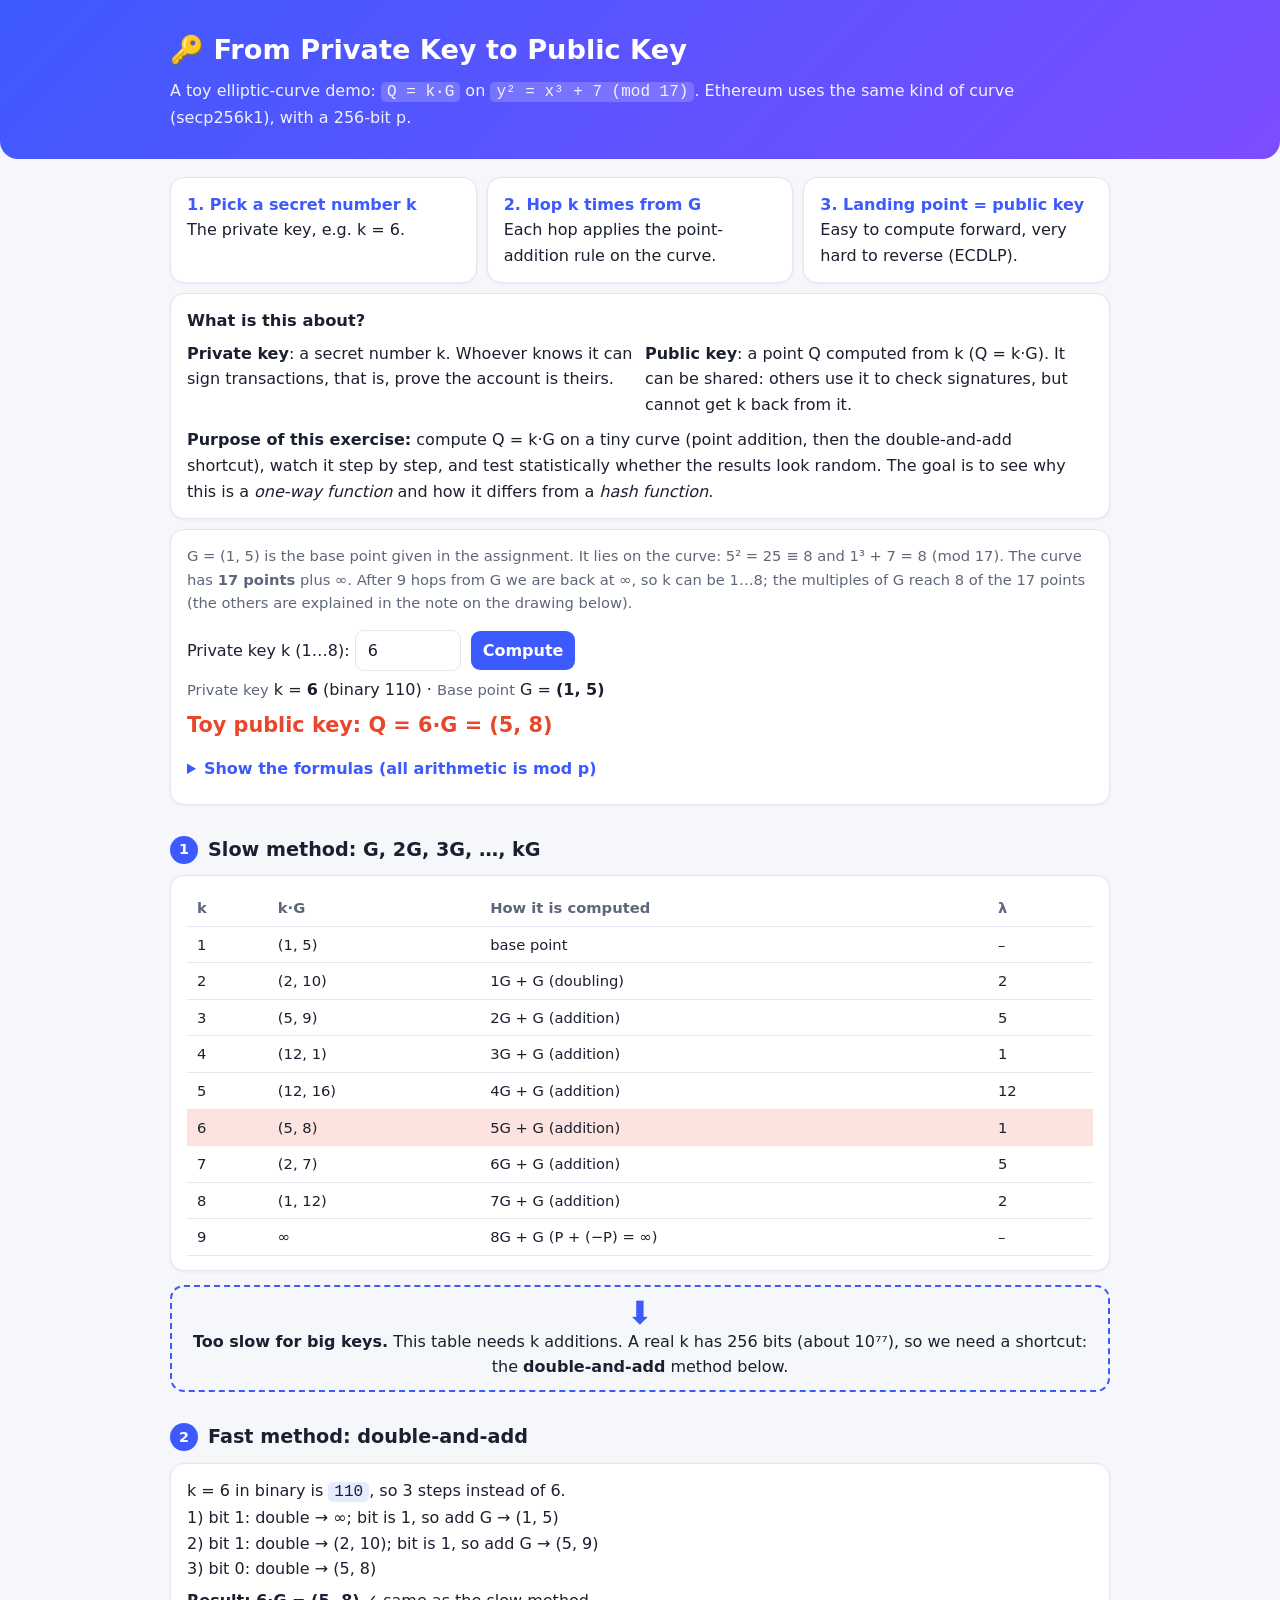
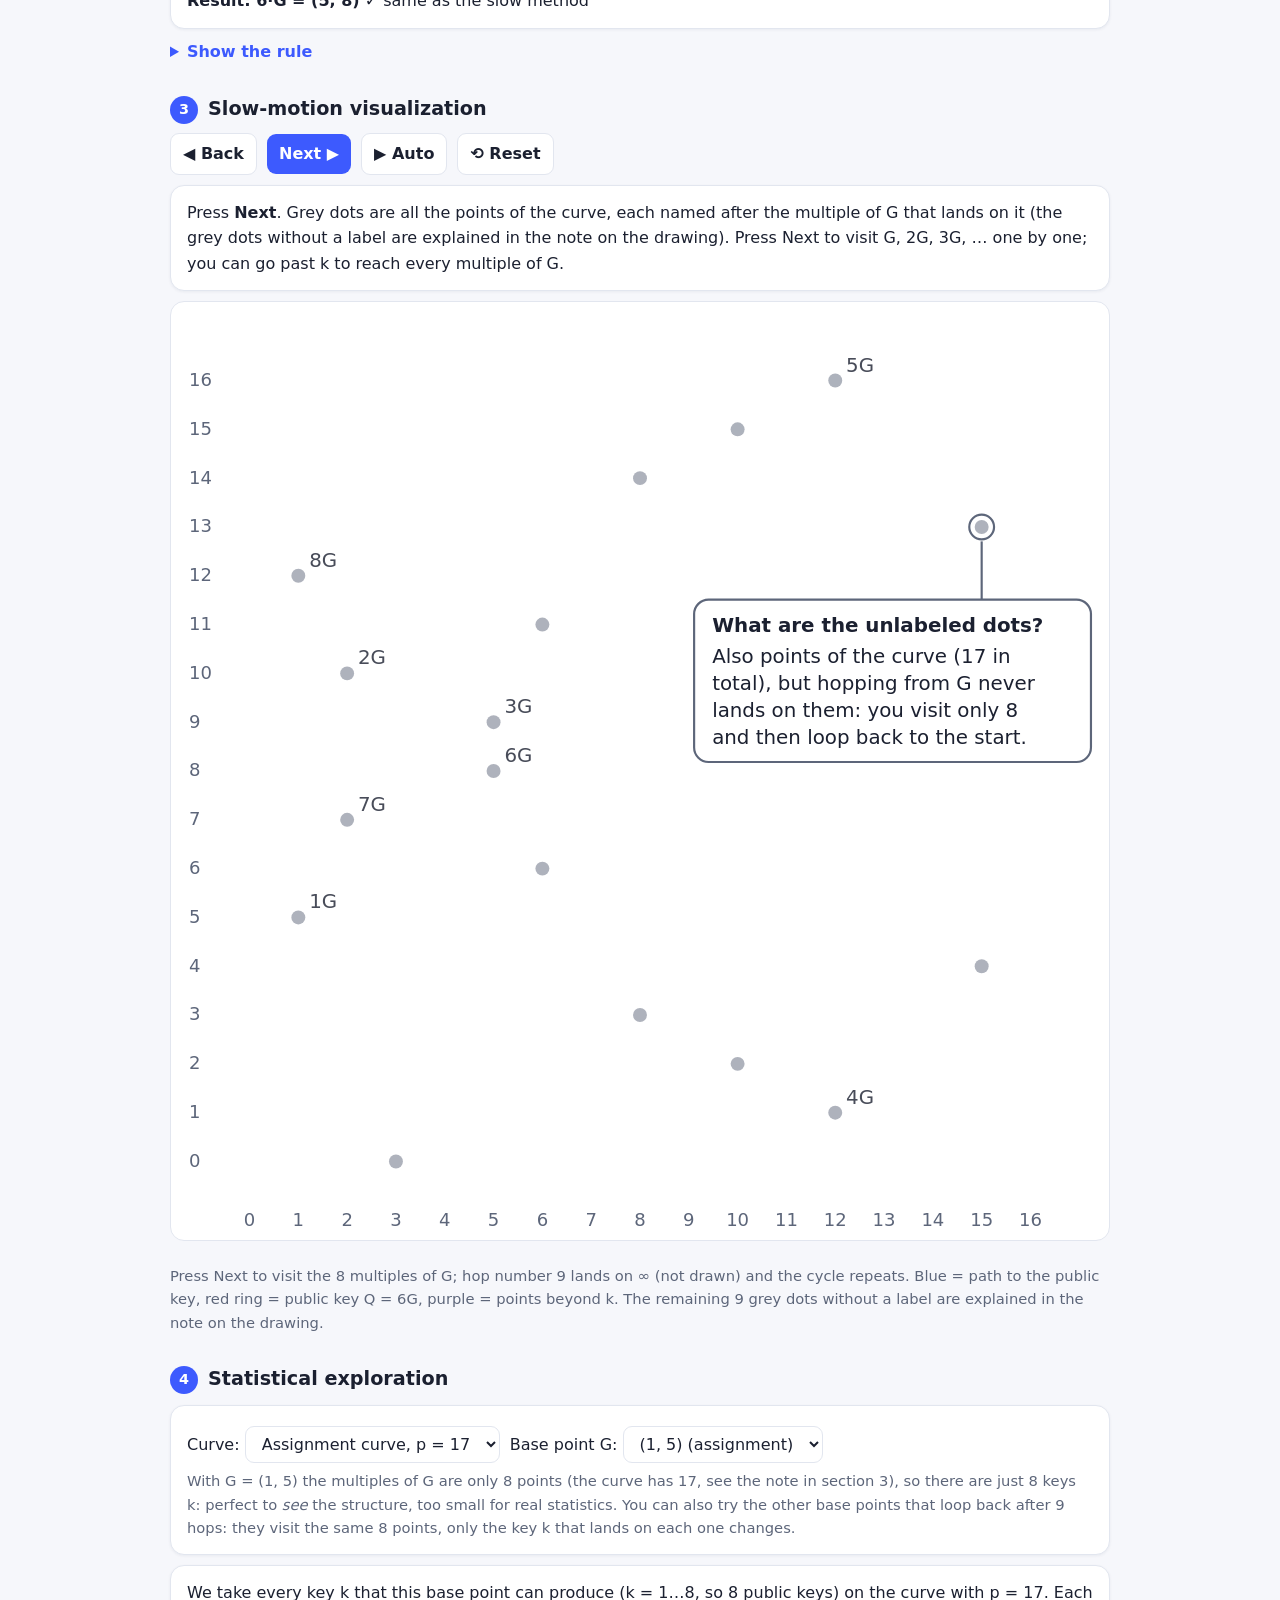
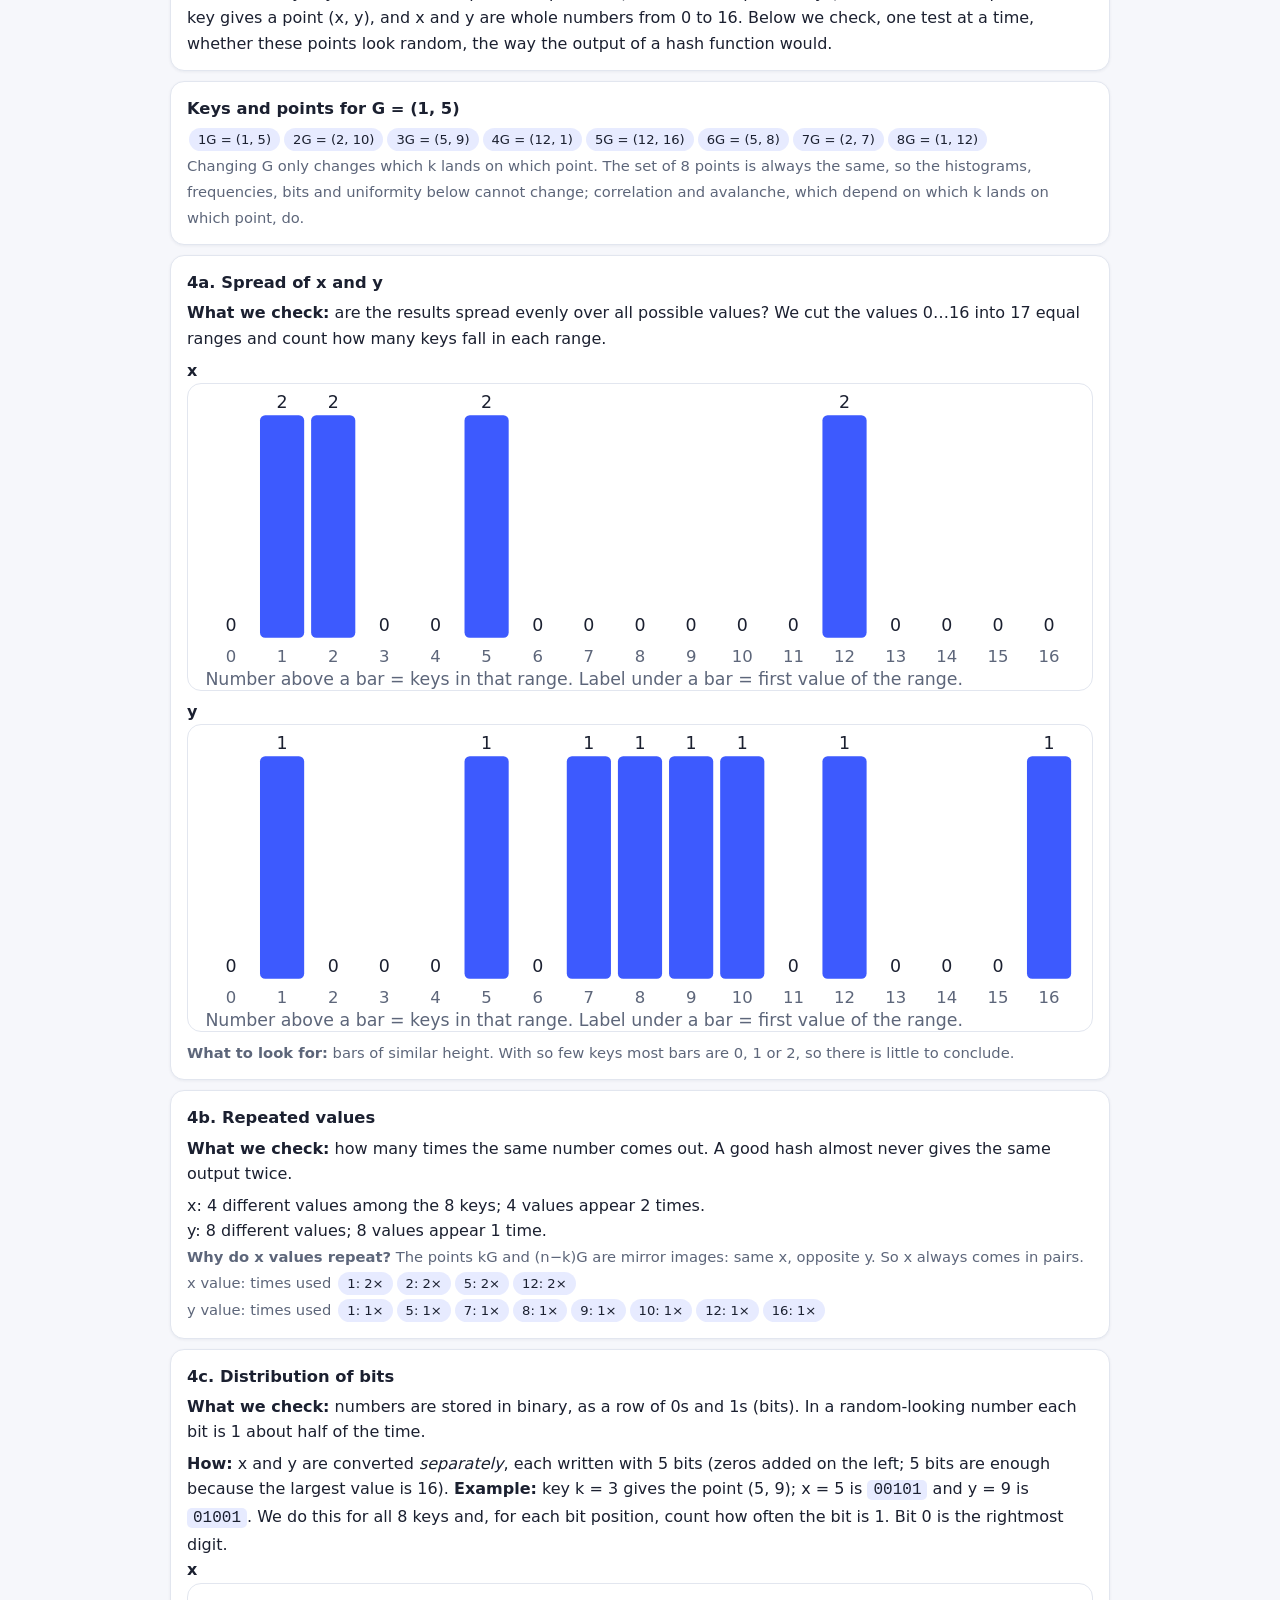
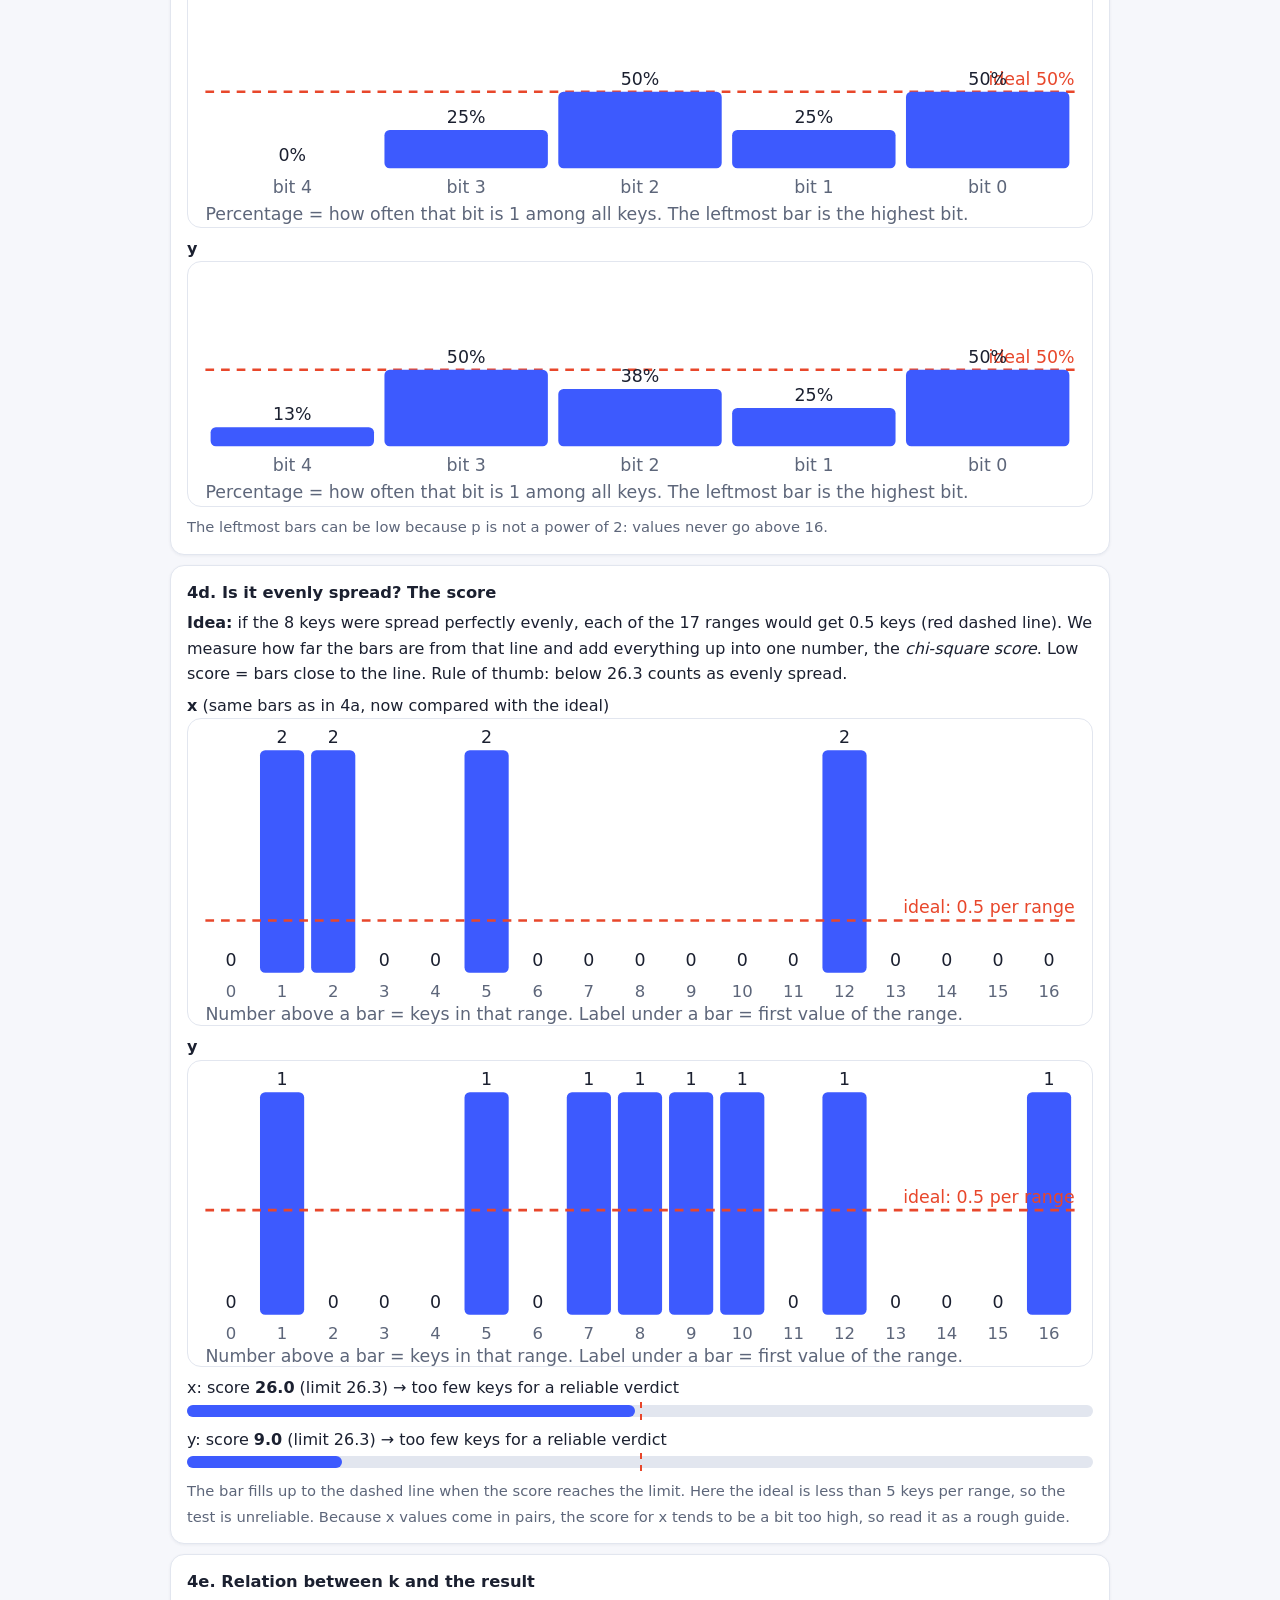
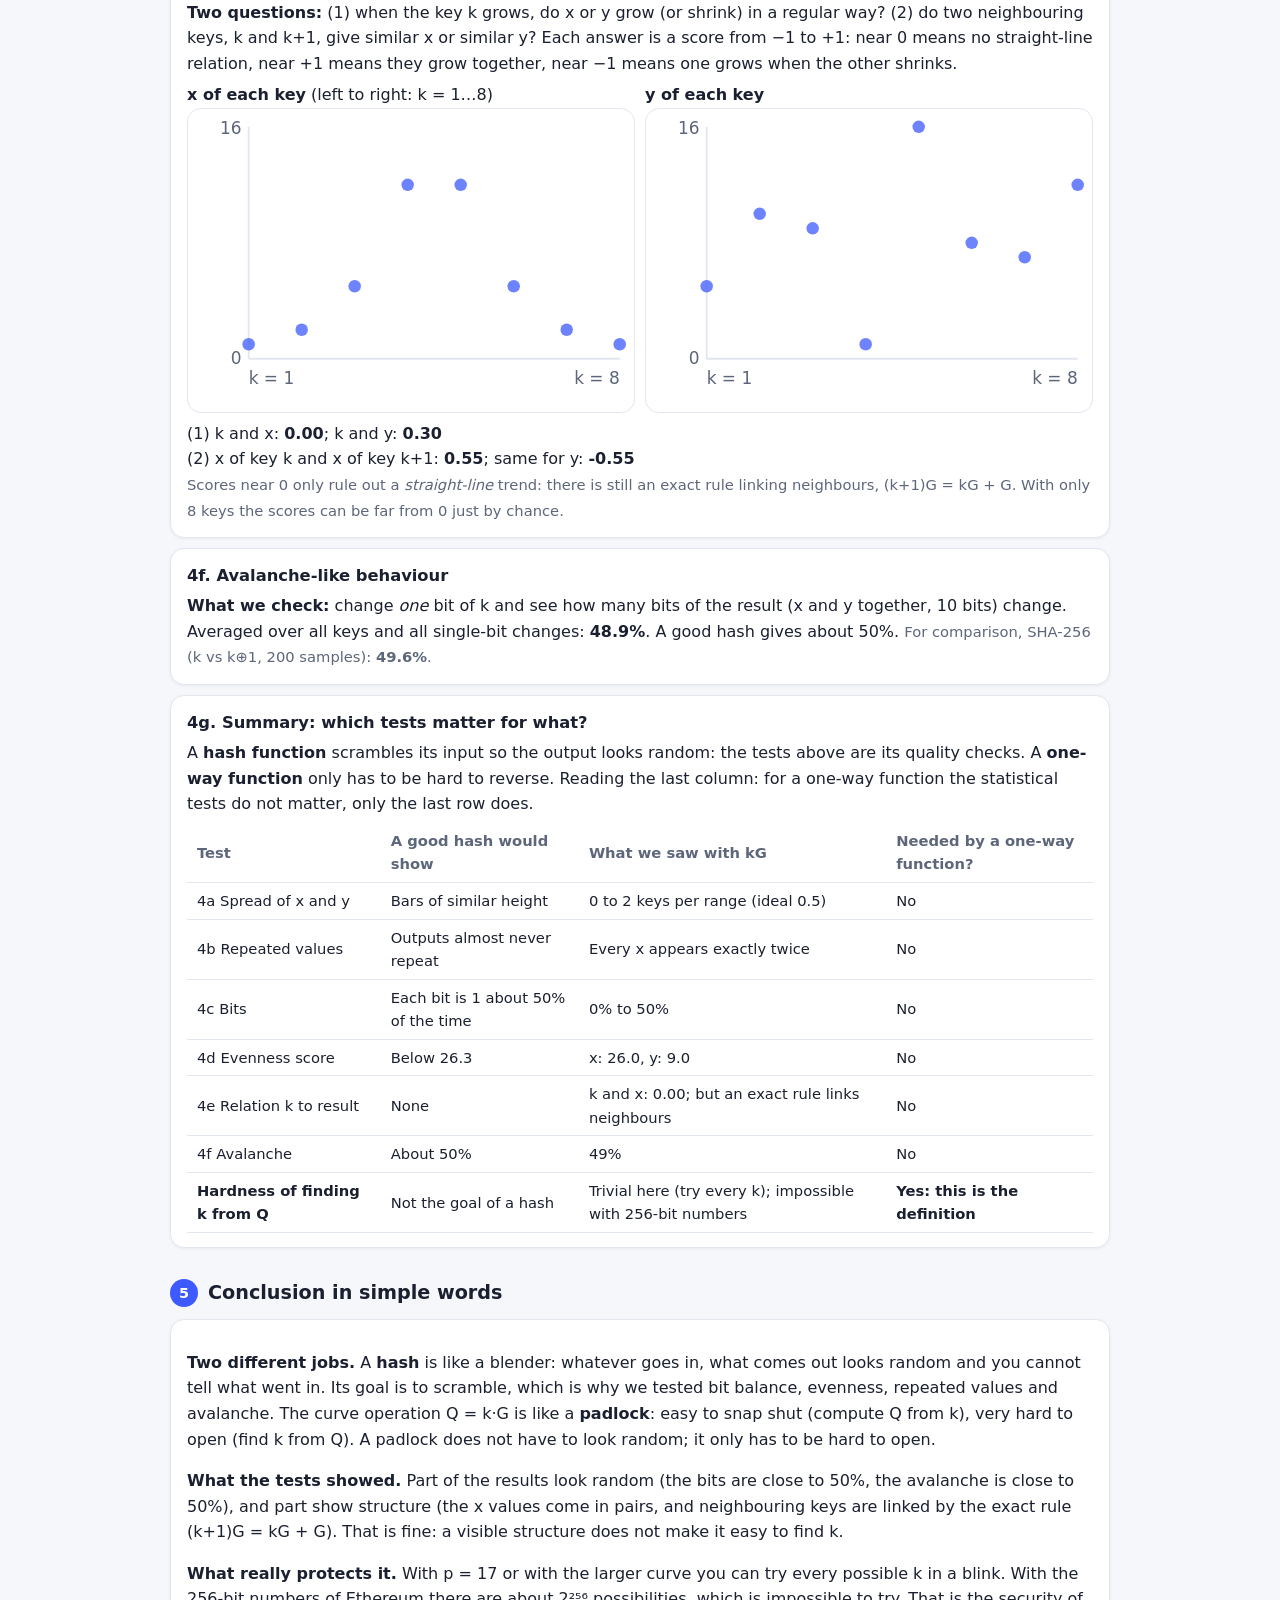
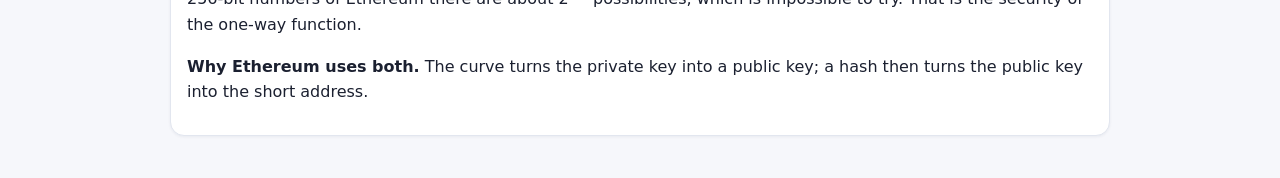
==== index.html @ 342a03ce "Add files via upload" ====
<!DOCTYPE html>
<html lang="en"><head><meta charset="utf-8">
<meta name="viewport" content="width=device-width, initial-scale=1, viewport-fit=cover">
<title>HMWK 1 – From Private Key to Public Key (Toy Elliptic Curve)</title>
<style>
:root{--bg:#f6f7fb;--fg:#1b2030;--mut:#5d667a;--card:#fff;--ac:#3d5afe;--ac2:#7c4dff;--hi:#e8472b;--ln:#e2e6ef;box-sizing:border-box;padding-top:env(safe-area-inset-top,0px);padding-bottom:env(safe-area-inset-bottom,0px)}
@media(prefers-color-scheme:dark){:root:not([data-theme="light"]){--bg:#10131b;--fg:#e8ebf3;--mut:#9aa3b8;--card:#1a1f2c;--ac:#8099ff;--ac2:#b39dff;--hi:#ff7a63;--ln:#2f3648}}
:root[data-theme="dark"]{--bg:#10131b;--fg:#e8ebf3;--mut:#9aa3b8;--card:#1a1f2c;--ac:#8099ff;--ac2:#b39dff;--hi:#ff7a63;--ln:#2f3648}
html{scroll-padding-top:env(safe-area-inset-top,0px)}
body{background:var(--bg);color:var(--fg);font:16px/1.6 system-ui,-apple-system,"Segoe UI",sans-serif;margin:0;padding:0 16px 40px}
main{max-width:940px;margin:0 auto}
header{background:linear-gradient(135deg,var(--ac),var(--ac2));color:#fff;border-radius:0 0 18px 18px;padding:28px 20px;margin:0 -16px 18px}
header>div{max-width:940px;margin:0 auto}header h1{margin:0 0 6px;font-size:1.7rem}header p{margin:0;opacity:.92}
h2{font-size:1.2rem;margin:30px 0 8px;display:flex;align-items:center;gap:10px}
h2 .n{background:var(--ac);color:#fff;border-radius:50%;width:28px;height:28px;display:inline-flex;align-items:center;justify-content:center;font-size:.9rem;flex:none}
h3{font-size:1.02rem;margin:0 0 4px}
.card{background:var(--card);border:1px solid var(--ln);border-radius:14px;padding:14px 16px;margin:10px 0;box-shadow:0 1px 3px rgba(20,30,60,.06)}
.steps{display:grid;grid-template-columns:repeat(auto-fit,minmax(220px,1fr));gap:10px}.steps .card{margin:0}.steps b{color:var(--ac)}
.mut{color:var(--mut);font-size:.92rem}.wrap{overflow-x:auto}
table{border-collapse:collapse;font-size:.92rem;width:100%}th{color:var(--mut);font-weight:600}th,td{border-bottom:1px solid var(--ln);padding:6px 10px;text-align:left}
.nw td,.nw th{white-space:nowrap}
tr.sel{background:color-mix(in srgb,var(--hi) 15%,transparent)}
button,select,input{font:inherit;padding:7px 12px;border-radius:9px;border:1px solid var(--ln);background:var(--card);color:var(--fg)}
button{background:var(--ac);color:#fff;border:0;cursor:pointer;font-weight:600}button.sec{background:var(--card);color:var(--fg);border:1px solid var(--ln)}
code{background:color-mix(in srgb,var(--ac) 12%,transparent);padding:1px 6px;border-radius:5px}
.bars{display:flex;align-items:flex-end;gap:2px;height:90px;margin:4px 0 8px}
.bars div{flex:1;background:linear-gradient(var(--ac2),var(--ac));min-width:3px;border-radius:3px 3px 0 0}
.bits{display:flex;gap:4px;height:80px;position:relative;margin:6px 0 24px}
.bits::before{content:"";position:absolute;left:0;right:0;top:50%;border-top:1.5px dashed var(--hi)}
.bits .b{flex:1;position:relative;display:flex;align-items:flex-end}.bits .fill{width:100%;background:linear-gradient(var(--ac2),var(--ac));border-radius:3px 3px 0 0}
.bits span{position:absolute;bottom:-18px;left:0;right:0;text-align:center;font-size:.72rem;color:var(--mut)}
.chip{display:inline-block;background:color-mix(in srgb,var(--ac) 12%,transparent);border-radius:999px;padding:1px 9px;margin:2px;font-size:.82rem}
svg{max-width:100%;height:auto;background:var(--card);border:1px solid var(--ln);border-radius:14px}
.row{display:flex;gap:10px;flex-wrap:wrap;align-items:center;margin:6px 0}
.big{display:inline-block;font-size:1.3rem;font-weight:700;color:var(--hi);margin:6px 0}
details{margin:8px 0}summary{cursor:pointer;font-weight:600;color:var(--ac)}
.grid2{display:grid;grid-template-columns:repeat(auto-fit,minmax(280px,1fr));gap:10px}.grid2 .card{margin:0}
.arrow{text-align:center;margin:14px 0;padding:10px 16px;border:2px dashed var(--ac);border-radius:14px}.arrow .a{font-size:2rem;color:var(--ac);line-height:1}
.gauge{position:relative;height:12px;background:var(--ln);border-radius:6px;margin:4px 0 10px}.gf{height:100%;background:var(--ac);border-radius:6px}.gl{position:absolute;left:50%;top:-3px;bottom:-3px;border-left:2px dashed var(--hi)}
</style></head><body>
<header><div><h1>🔑 From Private Key to Public Key</h1>
<p>A toy elliptic-curve demo: <code style="background:rgba(255,255,255,.2)">Q = k·G</code> on <code style="background:rgba(255,255,255,.2)">y² = x³ + 7 (mod 17)</code>. Ethereum uses the same kind of curve (secp256k1), with a 256-bit p.</p></div></header>
<main>
<div class="steps">
<div class="card"><b>1. Pick a secret number k</b><br>The private key, e.g. k = 6.</div>
<div class="card"><b>2. Hop k times from G</b><br>Each hop applies the point-addition rule on the curve.</div>
<div class="card"><b>3. Landing point = public key</b><br>Easy to compute forward, very hard to reverse (ECDLP).</div></div>
<div class="card"><h3>What is this about?</h3>
<div class="grid2" style="margin:6px 0 10px">
<div><b>Private key</b>: a secret number k. Whoever knows it can sign transactions, that is, prove the account is theirs.</div>
<div><b>Public key</b>: a point Q computed from k (Q = k·G). It can be shared: others use it to check signatures, but cannot get k back from it.</div></div>
<p style="margin:0"><b>Purpose of this exercise:</b> compute Q = k·G on a tiny curve (point addition, then the double-and-add shortcut), watch it step by step, and test statistically whether the results look random. The goal is to see why this is a <i>one-way function</i> and how it differs from a <i>hash function</i>.</p></div>

<div class="card">
<p class="mut" id="info" style="margin-top:0"></p>
<div class="row"><label>Private key k (1…8): <input id="k" type="number" min="1" max="8" value="6" style="width:80px"></label><button id="go">Compute</button></div>
<div id="res"></div>
<details><summary>Show the formulas (all arithmetic is mod p)</summary>
<p><b>Addition</b> P ≠ Q: <code>λ = (y₂ − y₁)/(x₂ − x₁)</code>, <code>x₃ = λ² − x₁ − x₂</code>, <code>y₃ = λ(x₁ − x₃) − y₁</code><br>
<b>Doubling</b> P + P: <code>λ = 3x₁²/(2y₁)</code>, <code>x₃ = λ² − 2x₁</code>, <code>y₃ = λ(x₁ − x₃) − y₁</code><br>
<span class="mut">λ is the slope of the line through the two points (the tangent when doubling). "Dividing" mod p means multiplying by the modular inverse.</span></p></details></div>

<h2><span class="n">1</span>Slow method: G, 2G, 3G, …, kG</h2>
<div class="card wrap"><table id="tab" class="nw"></table></div>
<div class="arrow"><div class="a">⬇</div><b>Too slow for big keys.</b> This table needs k additions. A real k has 256 bits (about 10⁷⁷), so we need a shortcut: the <b>double-and-add</b> method below.</div>

<h2><span class="n">2</span>Fast method: double-and-add</h2>
<div class="card" id="da"></div>
<details><summary>Show the rule</summary><p>Write k in binary and read the bits from left to right. Start from ∞. For every bit: <b>double</b> the current point; if the bit is 1, also <b>add G</b>. Doubling and adding use the formulas above. The number of steps is the number of bits of k (about 256 for a real key) instead of k.</p></details>

<h2><span class="n">3</span>Slow-motion visualization</h2>
<div class="row"><button class="sec" id="prev">◀ Back</button><button id="next">Next ▶</button><button class="sec" id="auto">▶ Auto</button><button class="sec" id="rst">⟲ Reset</button></div>
<div class="card" id="anim-txt"></div>
<div id="svgbox"></div>
<p class="mut" id="svgnote"></p>

<h2><span class="n">4</span>Statistical exploration</h2>
<div class="card"><div class="row">
<label>Curve: <select id="scurve"><option value="17">Assignment curve, p = 17</option><option value="1669">Larger curve, p = 1669</option></select></label>
<label>Base point G: <select id="sg"></select></label></div>
<p class="mut" id="sexpl" style="margin:4px 0 0"></p></div>
<div id="stats"></div>

<h2><span class="n">5</span>Conclusion in simple words</h2>
<div class="card">
<p><b>Two different jobs.</b> A <b>hash</b> is like a blender: whatever goes in, what comes out looks random and you cannot tell what went in. Its goal is to scramble, which is why we tested bit balance, evenness, repeated values and avalanche. The curve operation Q = k·G is like a <b>padlock</b>: easy to snap shut (compute Q from k), very hard to open (find k from Q). A padlock does not have to look random; it only has to be hard to open.</p>
<p><b>What the tests showed.</b> Part of the results look random (the bits are close to 50%, the avalanche is close to 50%), and part show structure (the x values come in pairs, and neighbouring keys are linked by the exact rule (k+1)G = kG + G). That is fine: a visible structure does not make it easy to find k.</p>
<p><b>What really protects it.</b> With p = 17 or with the larger curve you can try every possible k in a blink. With the 256-bit numbers of Ethereum there are about 2²⁵⁶ possibilities, which is impossible to try. That is the security of the one-way function.</p>
<p><b>Why Ethereum uses both.</b> The curve turns the private key into a public key; a hash then turns the public key into the short address.</p></div>
</main>
<script>
const $=id=>document.getElementById(id);
const f=p=>p?`(${p[0]}, ${p[1]})`:'∞';
function makeCurve(P,G0){
 const mod=a=>((a%P)+P)%P;
 const inv=a=>{let r0=P,r1=mod(a),t0=0,t1=1;while(r1){const q=Math.floor(r0/r1);[r0,r1]=[r1,r0-q*r1];[t0,t1]=[t1,t0-q*t1]}return mod(t0)};
 const add=(p,q)=>{
  if(!p)return{r:q,note:'0 + Q = Q'};if(!q)return{r:p,note:'P + 0 = P'};
  if(p[0]===q[0]&&mod(p[1]+q[1])===0)return{r:null,note:'P + (−P) = ∞'};
  let l,note;
  if(p[0]===q[0]&&p[1]===q[1]){l=mod(3*p[0]*p[0]*inv(2*p[1]));note='doubling'}
  else{l=mod((q[1]-p[1])*inv(q[0]-p[0]));note='addition'}
  const x=mod(l*l-p[0]-q[0]),y=mod(l*(p[0]-x)-p[1]);return{r:[x,y],l,note};
 };
 const all=[];for(let x=0;x<P;x++)for(let y=0;y<P;y++)if(mod(y*y)===mod(x**3+7))all.push([x,y]);
 let G=G0;if(!G){for(let x=1;!G;x++)for(let y=1;y<P;y++)if(mod(y*y)===mod(x**3+7)){G=[x,y];break}}
 const rows=[];let R=null;for(let k=1;k<=5000;k++){const o=add(R,G);R=o.r;rows.push({k,R,l:o.l,note:o.note});if(!R)break}
 const pts=[null,...rows.map(r=>r.R)];
 const mulDA=k=>{let R=null;const st=[];for(const b of k.toString(2)){R=add(R,R).r;let s=`bit ${b}: double → ${f(R)}`;if(b==='1'){R=add(R,G).r;s+=`; bit is 1, so add G → ${f(R)}`}st.push(s)}return{R,st}};
 return{P,G,mod,add,all,rows,pts,order:rows.length,mulDA};
}
let C=makeCurve(17,[1,5]),K=6,step=0,timer=null;const pc=C.all.map(p=>makeCurve(17,p)),optLabel=c=>`${f(c.G)}${c.G[0]===1&&c.G[1]===5?' (assignment)':''}`;
function setup(){K=Math.max(1,Math.min(+$('k').value||6,C.order-1));$('k').value=K;step=0;stop();render()}
function render(){
 const Q=C.pts[K],da=C.mulDA(K);
 $('info').innerHTML=`G = (1, 5) is the base point given in the assignment. It lies on the curve: 5² = 25 ≡ 8 and 1³ + 7 = 8 (mod 17). The curve has <b>${C.all.length} points</b> plus ∞. After ${C.order} hops from G we are back at ∞, so k can be 1…${C.order-1}; the multiples of G reach ${C.order-1} of the ${C.all.length} points (the others are explained in the note on the drawing below).`;
 $('res').innerHTML=`<span class="mut">Private key</span> k = <b>${K}</b> (binary ${K.toString(2)}) · <span class="mut">Base point</span> G = <b>${f(C.G)}</b><br><span class="big">Toy public key: Q = ${K}·G = ${f(Q)}</span>`;
 let h='<tr><th>k</th><th>k·G</th><th>How it is computed</th><th>λ</th></tr>';
 C.rows.forEach(r=>h+=`<tr class="${r.k===K?'sel':''}"><td>${r.k}</td><td>${f(r.R)}</td><td>${r.k===1?'base point':`${r.k-1}G + G (${r.note})`}</td><td>${r.l??'–'}</td></tr>`);
 $('tab').innerHTML=h;
 $('da').innerHTML=`k = ${K} in binary is <code>${K.toString(2)}</code>, so ${da.st.length} steps instead of ${K}.<br>`+da.st.map((s,i)=>`<div>${i+1}) ${s}</div>`).join('')+`<div style="margin-top:6px"><b>Result: ${K}·G = ${f(da.R)}</b> ${da.R&&da.R[0]===Q[0]&&da.R[1]===Q[1]?'✓ same as the slow method':'✗ mismatch'}</div>`;
 draw();
}
function draw(){
 const W=520,M=30,P=C.P,s=(W-2*M)/P,X=x=>M+x*s+s/2,Y=y=>W-M-y*s-s/2;
 let g='';
 for(let i=0;i<P;i++)g+=`<text x="${X(i)}" y="${W-8}" font-size="10" text-anchor="middle" fill="var(--mut)">${i}</text><text x="10" y="${Y(i)+3}" font-size="10" fill="var(--mut)">${i}</text>`;
 C.all.forEach(p=>g+=`<circle cx="${X(p[0])}" cy="${Y(p[1])}" r="${s/7}" fill="var(--mut)" opacity=".5"/>`);
 const rs=new Set(C.pts.slice(1,C.order).map(p=>p.join())),ap=C.all.filter(p=>!rs.has(p.join())),an=ap.find(p=>p[0]===15&&p[1]===13)||ap[0];if(an){const ax=X(an[0]),ay=Y(an[1]),bx=290,by=165;g+=`<line x1="${ax}" y1="${ay+8}" x2="${ax}" y2="${by}" stroke="var(--mut)" stroke-width="1.2"/><circle cx="${ax}" cy="${ay}" r="${s/7+3}" fill="none" stroke="var(--mut)" stroke-width="1.2"/><rect x="${bx}" y="${by}" width="220" height="90" rx="8" fill="var(--card)" stroke="var(--mut)" stroke-width="1.2"/><text x="${bx+10}" y="${by+18}" font-size="11" font-weight="700" fill="var(--fg)">What are the unlabeled dots?</text><text x="${bx+10}" y="${by+35}" font-size="11" fill="var(--fg)">Also points of the curve (17 in</text><text x="${bx+10}" y="${by+50}" font-size="11" fill="var(--fg)">total), but hopping from G never</text><text x="${bx+10}" y="${by+65}" font-size="11" fill="var(--fg)">lands on them: you visit only 8</text><text x="${bx+10}" y="${by+80}" font-size="11" fill="var(--fg)">and then loop back to the start.</text>`}const sv=Math.min(step,C.order-1);for(let j=sv+1;j<C.order;j++){const p=C.pts[j];g+=`<text x="${X(p[0])+6}" y="${Y(p[1])-5}" font-size="11" fill="var(--fg)" opacity=".8">${j}G</text>`}
 const path=[];for(let j=1;j<=sv;j++)path.push(`${X(C.pts[j][0])},${Y(C.pts[j][1])}`);
 if(path.length>1)g+=`<polyline points="${path.join(' ')}" fill="none" stroke="var(--ac)" stroke-width="1.5"/>`;
 for(let j=1;j<=sv;j++){const p=C.pts[j],cur=j===step,q=j===K;g+=`${q?`<circle cx="${X(p[0])}" cy="${Y(p[1])}" r="12" fill="none" stroke="var(--hi)" stroke-width="2"/>`:''}<circle cx="${X(p[0])}" cy="${Y(p[1])}" r="${cur?7:5}" fill="${q?'var(--hi)':j>K?'var(--ac2)':'var(--ac)'}"/><text x="${X(p[0])+8}" y="${Y(p[1])-6}" font-size="11" font-weight="${q?700:400}" fill="var(--fg)">${j}G${q?' = Q':''}</text>`}
 $('svgbox').innerHTML=`<svg viewBox="0 0 ${W} ${W}" role="img" aria-label="Points of the curve and multiples of G">${g}</svg>`;
 const r=C.rows[step-1];
 $('anim-txt').innerHTML=step===0?'Press <b>Next</b>. Grey dots are all the points of the curve, each named after the multiple of G that lands on it (the grey dots without a label are explained in the note on the drawing). Press Next to visit G, 2G, 3G, … one by one; you can go past k to reach every multiple of G.':
  `Step ${step}/${C.order}: <b>${step}G = ${f(r.R)}</b>${step===K?' ← this is the public key Q':''}<br>`+(step===1?'We start from the base point G.':`${step===C.order?`${step-1}G is the mirror point of G (same x, opposite y), so adding G gives ∞`:`${step-1}G + G (${r.note}), λ = ${r.l} → x₃ = λ² − x₁ − x₂, y₃ = λ(x₁ − x₃) − y₁ (mod ${P})`}`)+(step===K?'<br><b>Reached the public key.</b> Keep pressing Next to visit the remaining points.':'')+(step===C.order?'<br>The cycle is closed: after this the sequence repeats from G.':'');
 $('svgnote').innerHTML=`Press Next to visit the ${C.order-1} multiples of G; hop number ${C.order} lands on ∞ (not drawn) and the cycle repeats. Blue = path to the public key, red ring = public key Q = ${K}G, purple = points beyond k. The remaining ${C.all.length-C.order+1} grey dots without a label are explained in the note on the drawing.`;
}
function stop(){clearInterval(timer);timer=null;$('auto').textContent='▶ Auto'}
const nxt=()=>{if(step<C.order){step++;draw()}else stop()};
$('next').onclick=()=>{stop();nxt()};$('prev').onclick=()=>{stop();if(step>0){step--;draw()}};$('rst').onclick=()=>{stop();step=0;draw()};
$('auto').onclick=()=>{if(timer){stop();return}if(step>=C.order)step=0;$('auto').textContent='⏸ Pause';timer=setInterval(nxt,1000);nxt()};
$('go').onclick=setup;

/* ---------- statistics ---------- */
const mean=a=>a.reduce((s,v)=>s+v,0)/a.length;
function pear(a,b){const ma=mean(a),mb=mean(b);let n=0,da=0,db=0;a.forEach((v,i)=>{n+=(v-ma)*(b[i]-mb);da+=(v-ma)**2;db+=(b[i]-mb)**2});return n/Math.sqrt(da*db)}
const pop=n=>{let c=0;while(n){c+=n&1;n>>=1}return c};
const hist=(a,P,bins)=>{const c=Array(bins).fill(0);a.forEach(v=>c[Math.min(bins-1,Math.floor(v*bins/P))]++);return c};
const bin=(v,nb)=>v.toString(2).padStart(nb,'0');
const hbar=(c,P,E)=>{const W=520,H=176,L=10,B=30,T=18,n=c.length,bw=(W-2*L)/n,mx=Math.max(...c,E||0,1),Y=v=>H-B-(H-B-T)*v/mx;let g='';
 c.forEach((v,i)=>{const x=L+i*bw,first=Math.ceil(i*P/n);g+=`<rect x="${x+2}" y="${Y(v)}" width="${bw-4}" height="${H-B-Y(v)}" rx="3" fill="var(--ac)"/><text x="${x+bw/2}" y="${Y(v)-4}" font-size="10" text-anchor="middle" fill="var(--fg)">${v}</text><text x="${x+bw/2}" y="${H-16}" font-size="9.5" text-anchor="middle" fill="var(--mut)">${first}</text>`});
 if(E)g+=`<line x1="${L}" x2="${W-L}" y1="${Y(E)}" y2="${Y(E)}" stroke="var(--hi)" stroke-width="1.5" stroke-dasharray="5 4"/><text x="${W-L}" y="${Y(E)-4}" font-size="10" text-anchor="end" fill="var(--hi)">ideal: ${E.toFixed(1)} per range</text>`;
 return `<svg viewBox="0 0 ${W} ${H}" role="img" aria-label="Bar chart: keys per range of values">${g}<text x="${L}" y="${H-3}" font-size="10" fill="var(--mut)">Number above a bar = keys in that range. Label under a bar = first value of the range.</text></svg>`};
const bitBars=a=>{const W=520,H=140,L=10,B=34,T=18,n=a.length,bw=(W-2*L)/n,Y=v=>H-B-(H-B-T)*v;
 let g=`<line x1="${L}" x2="${W-L}" y1="${Y(.5)}" y2="${Y(.5)}" stroke="var(--hi)" stroke-width="1.5" stroke-dasharray="5 4"/><text x="${W-L}" y="${Y(.5)-4}" font-size="10" text-anchor="end" fill="var(--hi)">ideal 50%</text>`;
 for(let i=0;i<n;i++){const j=n-1-i,v=a[j],x=L+i*bw;g+=`<rect x="${x+3}" y="${Y(v)}" width="${bw-6}" height="${H-B-Y(v)}" rx="3" fill="var(--ac)"/><text x="${x+bw/2}" y="${Y(v)-4}" font-size="10" text-anchor="middle" fill="var(--fg)">${Math.round(v*100)}%</text><text x="${x+bw/2}" y="${H-20}" font-size="10" text-anchor="middle" fill="var(--mut)">bit ${j}</text>`}
 return `<svg viewBox="0 0 ${W} ${H}" role="img" aria-label="Share of ones for each bit position">${g}<text x="${L}" y="${H-4}" font-size="10" fill="var(--mut)">Percentage = how often that bit is 1 among all keys. The leftmost bar is the highest bit.</text></svg>`};
const scat=(v,P)=>{const W=250,H=170,L=34,B=30,T=10,R=8,n=v.length,X=i=>L+(W-L-R)*i/(n-1||1),Y=a=>H-B-(H-B-T)*a/(P-1),r=n>100?1.6:3.5;
 let g=`<line x1="${L}" x2="${L}" y1="${T}" y2="${H-B}" stroke="var(--ln)"/><line x1="${L}" x2="${W-R}" y1="${H-B}" y2="${H-B}" stroke="var(--ln)"/><text x="${L-4}" y="${T+4}" font-size="9.5" text-anchor="end" fill="var(--mut)">${P-1}</text><text x="${L-4}" y="${H-B+3}" font-size="9.5" text-anchor="end" fill="var(--mut)">0</text><text x="${L}" y="${H-16}" font-size="9.5" fill="var(--mut)">k = 1</text><text x="${W-R}" y="${H-16}" font-size="9.5" text-anchor="end" fill="var(--mut)">k = ${n}</text>`;
 v.forEach((a,i)=>g+=`<circle cx="${X(i)}" cy="${Y(a)}" r="${r}" fill="var(--ac)" opacity=".75"/>`);
 return `<svg viewBox="0 0 ${W} ${H}" role="img" aria-label="Each dot is one key">${g}</svg>`};
const gauge=(v,lim)=>`<div class="gauge"><div class="gf" style="width:${Math.min(100,v/(2*lim)*100)}%"></div><div class="gl"></div></div>`;
const chi=(c,E)=>c.reduce((s,o)=>s+(o-E)**2/E,0);
async function sha(){let t=0,n=0;const e=new TextEncoder();for(let k=1;k<=200;k++){const a=new Uint8Array(await crypto.subtle.digest('SHA-256',e.encode(String(k)))),b=new Uint8Array(await crypto.subtle.digest('SHA-256',e.encode(String(k^1))));a.forEach((v,i)=>t+=pop(v^b[i]));n+=256}return t/n}
function fillG(){
 const sel=$('sg'),P=+$('scurve').value;sel.innerHTML='';
 if(P===17){pc.filter(c=>c.order===9).forEach(c=>sel.add(new Option(optLabel(c),c.G.join(','))));sel.value='1,5';sel.disabled=false;
  $('sexpl').innerHTML='With G = (1, 5) the multiples of G are only 8 points (the curve has 17, see the note in section 3), so there are just 8 keys k: perfect to <i>see</i> the structure, too small for real statistics. You can also try the other base points that loop back after 9 hops: they visit the same 8 points, only the key k that lands on each one changes.'}
 else{const c=makeCurve(P);sel.add(new Option(f(c.G)+' (first valid point, found automatically)',c.G.join(',')));sel.disabled=true;
  $('sexpl').innerHTML=`The larger curve (same equation, p = ${P}) has ${c.all.length} points. The base point is the first valid point found, ${f(c.G)}, and its hops loop back after ${c.order} steps, so we get ${c.order-1} keys: many more than 8, so the charts and tests start to mean something. The only requirement on p is to be a prime number (other than 3 and 7); this one was picked because the loop of any base point then passes through all the points of the curve.`}
 stats();
}
function stats(){
 const P=+$('scurve').value,[gx,gy]=$('sg').value.split(',').map(Number),S=makeCurve(P,[gx,gy]),m=S.order-1;
 const ks=[],xs=[],ys=[];for(let k=1;k<=m;k++){ks.push(k);xs.push(S.pts[k][0]);ys.push(S.pts[k][1])}
 const nb=Math.ceil(Math.log2(P)),bins=17,E=m/bins,crit=26.30;
 const bf=a=>Array.from({length:nb},(_,i)=>mean(a.map(v=>(v>>i)&1)));
 const cx=hist(xs,P,bins),cy=hist(ys,P,bins),X2=chi(cx,E),Y2=chi(cy,E);
 const cnt=a=>{const o={};a.forEach(v=>o[v]=(o[v]||0)+1);return o},ox=cnt(xs),oy=cnt(ys);
 const mult=(o,w)=>{const r={};Object.values(o).forEach(c=>r[c]=(r[c]||0)+1);return Object.entries(r).map(([c,n])=>`${n} ${w}${n>1?'s':''} appear${n>1?'':'s'} ${c} time${c>1?'s':''}`).join(', ')};
 const chips=o=>Object.entries(o).map(([v,c])=>`<span class="chip">${v}: ${c}×</span>`).join('');
 const verdict=x2=>E<5?'too few keys for a reliable verdict':(x2<crit?'looks evenly spread':'does not look evenly spread');
 const lag=a=>pear(a.slice(0,-1),a.slice(1));
 let t=0,c=0;for(let k=1;k<=m;k++)for(let i=0;i<Math.ceil(Math.log2(S.order))+1;i++){const k2=k^(1<<i);if(k2>=1&&k2<=m){t+=pop(S.pts[k][0]^S.pts[k2][0])+pop(S.pts[k][1]^S.pts[k2][1]);c+=2*nb}}
 const av=t/c,ckx=pear(ks,xs),cky=pear(ks,ys),bx=bf(xs),by=bf(ys),exk=Math.min(3,m),ex=S.pts[exk];
 const mp=Array.from({length:Math.min(m,16)},(_,i)=>`<span class="chip">${i+1}G = (${xs[i]}, ${ys[i]})</span>`).join('');
 const bmin=Math.round(100*Math.min(...bx,...by)),bmax=Math.round(100*Math.max(...bx,...by));
 const twice=Object.values(ox).every(v=>v===2);
 $('stats').innerHTML=`<div class="card">We take every key k that this base point can produce (k = 1…${m}, so ${m} public keys) on the curve with p = ${P}. Each key gives a point (x, y), and x and y are whole numbers from 0 to ${P-1}. Below we check, one test at a time, whether these points look random, the way the output of a hash function would.</div>
 <div class="card"><h3>Keys and points for G = ${f(S.G)}</h3>${mp}${m>16?' …':''}${P===17?'<br><span class="mut">Changing G only changes which k lands on which point. The set of '+m+' points is always the same, so the histograms, frequencies, bits and uniformity below cannot change; correlation and avalanche, which depend on which k lands on which point, do.</span>':''}</div>
 <div class="card"><h3>4a. Spread of x and y</h3><p style="margin:0 0 6px"><b>What we check:</b> are the results spread evenly over all possible values? We cut the values 0…${P-1} into ${bins} equal ranges and count how many keys fall in each range.</p><b>x</b>${hbar(cx,P)}<b>y</b>${hbar(cy,P)}<span class="mut"><b>What to look for:</b> bars of similar height. ${m<40?'With so few keys most bars are 0, 1 or 2, so there is little to conclude.':''}</span></div>
 <div class="card"><h3>4b. Repeated values</h3><p style="margin:0 0 6px"><b>What we check:</b> how many times the same number comes out. A good hash almost never gives the same output twice.</p>x: ${Object.keys(ox).length} different values among the ${m} keys; ${mult(ox,'value')}.<br>y: ${Object.keys(oy).length} different values; ${mult(oy,'value')}.
 <br><span class="mut"><b>Why do x values repeat?</b> The points kG and (n−k)G are mirror images: same x, opposite y. So x always comes in pairs.</span>${P<=17?`<br><span class="mut">x value: times used</span> ${chips(ox)}<br><span class="mut">y value: times used</span> ${chips(oy)}`:''}</div>
 <div class="card"><h3>4c. Distribution of bits</h3><p style="margin:0 0 6px"><b>What we check:</b> numbers are stored in binary, as a row of 0s and 1s (bits). In a random-looking number each bit is 1 about half of the time.</p><b>How:</b> x and y are converted <i>separately</i>, each written with ${nb} bits (zeros added on the left; ${nb} bits are enough because the largest value is ${P-1}). <b>Example:</b> key k = ${exk} gives the point (${ex[0]}, ${ex[1]}); x = ${ex[0]} is <code>${bin(ex[0],nb)}</code> and y = ${ex[1]} is <code>${bin(ex[1],nb)}</code>. We do this for all ${m} keys and, for each bit position, count how often the bit is 1. Bit 0 is the rightmost digit.<br><b>x</b>${bitBars(bx)}<b>y</b>${bitBars(by)}<span class="mut">The leftmost bars can be low because p is not a power of 2: values never go above ${P-1}.</span></div>
 <div class="card"><h3>4d. Is it evenly spread? The score</h3><p style="margin:0 0 6px"><b>Idea:</b> if the ${m} keys were spread perfectly evenly, each of the ${bins} ranges would get ${E.toFixed(1)} keys (red dashed line). We measure how far the bars are from that line and add everything up into one number, the <i>chi-square score</i>. Low score = bars close to the line. Rule of thumb: below ${crit} counts as evenly spread.</p><b>x</b> (same bars as in 4a, now compared with the ideal)${hbar(cx,P,E)}<b>y</b>${hbar(cy,P,E)}
 <div>x: score <b>${X2.toFixed(1)}</b> (limit ${crit}) → ${verdict(X2)}${gauge(X2,crit)}y: score <b>${Y2.toFixed(1)}</b> (limit ${crit}) → ${verdict(Y2)}${gauge(Y2,crit)}</div><span class="mut">The bar fills up to the dashed line when the score reaches the limit.${E<5?' Here the ideal is less than 5 keys per range, so the test is unreliable.':''} Because x values come in pairs, the score for x tends to be a bit too high, so read it as a rough guide.</span></div>
 <div class="card"><h3>4e. Relation between k and the result</h3><p style="margin:0 0 6px"><b>Two questions:</b> (1) when the key k grows, do x or y grow (or shrink) in a regular way? (2) do two neighbouring keys, k and k+1, give similar x or similar y? Each answer is a score from −1 to +1: near 0 means no straight-line relation, near +1 means they grow together, near −1 means one grows when the other shrinks.</p>
 <div class="grid2"><div><b>x of each key</b> (left to right: k = 1…${m})${scat(xs,P)}</div><div><b>y of each key</b>${scat(ys,P)}</div></div>
 (1) k and x: <b>${ckx.toFixed(2)}</b>; k and y: <b>${cky.toFixed(2)}</b><br>(2) x of key k and x of key k+1: <b>${lag(xs).toFixed(2)}</b>; same for y: <b>${lag(ys).toFixed(2)}</b><br><span class="mut">Scores near 0 only rule out a <i>straight-line</i> trend: there is still an exact rule linking neighbours, (k+1)G = kG + G. ${m<40?'With only '+m+' keys the scores can be far from 0 just by chance.':''}</span></div>
 <div class="card"><h3>4f. Avalanche-like behaviour</h3><b>What we check:</b> change <i>one</i> bit of k and see how many bits of the result (x and y together, ${2*nb} bits) change. Averaged over all keys and all single-bit changes: <b>${(av*100).toFixed(1)}%</b>. A good hash gives about 50%. <span id="shav" class="mut">Computing SHA-256 comparison…</span></div>
 <div class="card wrap"><h3>4g. Summary: which tests matter for what?</h3><p style="margin:0 0 6px">A <b>hash function</b> scrambles its input so the output looks random: the tests above are its quality checks. A <b>one-way function</b> only has to be hard to reverse. Reading the last column: for a one-way function the statistical tests do not matter, only the last row does.</p>
 <table><tr><th>Test</th><th>A good hash would show</th><th>What we saw with kG</th><th>Needed by a one-way function?</th></tr>
 <tr><td>4a Spread of x and y</td><td>Bars of similar height</td><td>${Math.min(...cx)} to ${Math.max(...cx)} keys per range (ideal ${E.toFixed(1)})</td><td>No</td></tr>
 <tr><td>4b Repeated values</td><td>Outputs almost never repeat</td><td>${twice?'Every x appears exactly twice':'x values repeat'}</td><td>No</td></tr>
 <tr><td>4c Bits</td><td>Each bit is 1 about 50% of the time</td><td>${bmin}% to ${bmax}%</td><td>No</td></tr>
 <tr><td>4d Evenness score</td><td>Below ${crit}</td><td>x: ${X2.toFixed(1)}, y: ${Y2.toFixed(1)}</td><td>No</td></tr>
 <tr><td>4e Relation k to result</td><td>None</td><td>k and x: ${ckx.toFixed(2)}; but an exact rule links neighbours</td><td>No</td></tr>
 <tr><td>4f Avalanche</td><td>About 50%</td><td>${(av*100).toFixed(0)}%</td><td>No</td></tr>
 <tr><td><b>Hardness of finding k from Q</b></td><td>Not the goal of a hash</td><td>Trivial here (try every k); impossible with 256-bit numbers</td><td><b>Yes: this is the definition</b></td></tr></table></div>`;
 sha().then(v=>{const e=$('shav');if(e)e.innerHTML=`For comparison, SHA-256 (k vs k⊕1, 200 samples): <b>${(v*100).toFixed(1)}%</b>.`});
}
$('scurve').onchange=fillG;$('sg').onchange=stats;
setup();fillG();
</script></body></html>
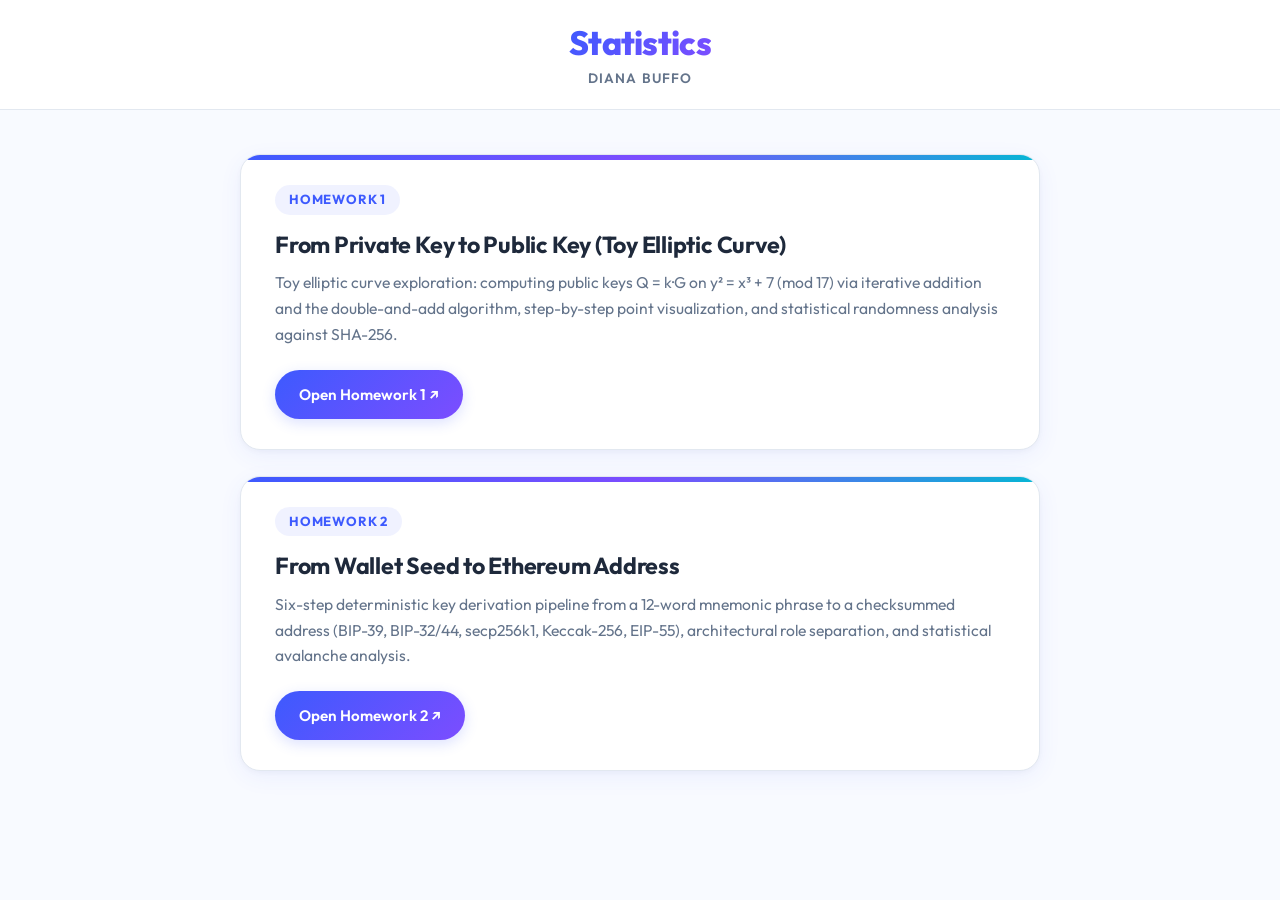
==== commit bf8beed6: "hmw 1 + 2" ====
--- a/index.html
+++ b/index.html
@@ -1,215 +1,58 @@
 <!DOCTYPE html>
-<html lang="en"><head><meta charset="utf-8">
-<meta name="viewport" content="width=device-width, initial-scale=1, viewport-fit=cover">
-<title>HMWK 1 – From Private Key to Public Key (Toy Elliptic Curve)</title>
-<style>
-:root{--bg:#f6f7fb;--fg:#1b2030;--mut:#5d667a;--card:#fff;--ac:#3d5afe;--ac2:#7c4dff;--hi:#e8472b;--ln:#e2e6ef;box-sizing:border-box;padding-top:env(safe-area-inset-top,0px);padding-bottom:env(safe-area-inset-bottom,0px)}
-@media(prefers-color-scheme:dark){:root:not([data-theme="light"]){--bg:#10131b;--fg:#e8ebf3;--mut:#9aa3b8;--card:#1a1f2c;--ac:#8099ff;--ac2:#b39dff;--hi:#ff7a63;--ln:#2f3648}}
-:root[data-theme="dark"]{--bg:#10131b;--fg:#e8ebf3;--mut:#9aa3b8;--card:#1a1f2c;--ac:#8099ff;--ac2:#b39dff;--hi:#ff7a63;--ln:#2f3648}
-html{scroll-padding-top:env(safe-area-inset-top,0px)}
-body{background:var(--bg);color:var(--fg);font:16px/1.6 system-ui,-apple-system,"Segoe UI",sans-serif;margin:0;padding:0 16px 40px}
-main{max-width:940px;margin:0 auto}
-header{background:linear-gradient(135deg,var(--ac),var(--ac2));color:#fff;border-radius:0 0 18px 18px;padding:28px 20px;margin:0 -16px 18px}
-header>div{max-width:940px;margin:0 auto}header h1{margin:0 0 6px;font-size:1.7rem}header p{margin:0;opacity:.92}
-h2{font-size:1.2rem;margin:30px 0 8px;display:flex;align-items:center;gap:10px}
-h2 .n{background:var(--ac);color:#fff;border-radius:50%;width:28px;height:28px;display:inline-flex;align-items:center;justify-content:center;font-size:.9rem;flex:none}
-h3{font-size:1.02rem;margin:0 0 4px}
-.card{background:var(--card);border:1px solid var(--ln);border-radius:14px;padding:14px 16px;margin:10px 0;box-shadow:0 1px 3px rgba(20,30,60,.06)}
-.steps{display:grid;grid-template-columns:repeat(auto-fit,minmax(220px,1fr));gap:10px}.steps .card{margin:0}.steps b{color:var(--ac)}
-.mut{color:var(--mut);font-size:.92rem}.wrap{overflow-x:auto}
-table{border-collapse:collapse;font-size:.92rem;width:100%}th{color:var(--mut);font-weight:600}th,td{border-bottom:1px solid var(--ln);padding:6px 10px;text-align:left}
-.nw td,.nw th{white-space:nowrap}
-tr.sel{background:color-mix(in srgb,var(--hi) 15%,transparent)}
-button,select,input{font:inherit;padding:7px 12px;border-radius:9px;border:1px solid var(--ln);background:var(--card);color:var(--fg)}
-button{background:var(--ac);color:#fff;border:0;cursor:pointer;font-weight:600}button.sec{background:var(--card);color:var(--fg);border:1px solid var(--ln)}
-code{background:color-mix(in srgb,var(--ac) 12%,transparent);padding:1px 6px;border-radius:5px}
-.bars{display:flex;align-items:flex-end;gap:2px;height:90px;margin:4px 0 8px}
-.bars div{flex:1;background:linear-gradient(var(--ac2),var(--ac));min-width:3px;border-radius:3px 3px 0 0}
-.bits{display:flex;gap:4px;height:80px;position:relative;margin:6px 0 24px}
-.bits::before{content:"";position:absolute;left:0;right:0;top:50%;border-top:1.5px dashed var(--hi)}
-.bits .b{flex:1;position:relative;display:flex;align-items:flex-end}.bits .fill{width:100%;background:linear-gradient(var(--ac2),var(--ac));border-radius:3px 3px 0 0}
-.bits span{position:absolute;bottom:-18px;left:0;right:0;text-align:center;font-size:.72rem;color:var(--mut)}
-.chip{display:inline-block;background:color-mix(in srgb,var(--ac) 12%,transparent);border-radius:999px;padding:1px 9px;margin:2px;font-size:.82rem}
-svg{max-width:100%;height:auto;background:var(--card);border:1px solid var(--ln);border-radius:14px}
-.row{display:flex;gap:10px;flex-wrap:wrap;align-items:center;margin:6px 0}
-.big{display:inline-block;font-size:1.3rem;font-weight:700;color:var(--hi);margin:6px 0}
-details{margin:8px 0}summary{cursor:pointer;font-weight:600;color:var(--ac)}
-.grid2{display:grid;grid-template-columns:repeat(auto-fit,minmax(280px,1fr));gap:10px}.grid2 .card{margin:0}
-.arrow{text-align:center;margin:14px 0;padding:10px 16px;border:2px dashed var(--ac);border-radius:14px}.arrow .a{font-size:2rem;color:var(--ac);line-height:1}
-.gauge{position:relative;height:12px;background:var(--ln);border-radius:6px;margin:4px 0 10px}.gf{height:100%;background:var(--ac);border-radius:6px}.gl{position:absolute;left:50%;top:-3px;bottom:-3px;border-left:2px dashed var(--hi)}
-</style></head><body>
-<header><div><h1>🔑 From Private Key to Public Key</h1>
-<p>A toy elliptic-curve demo: <code style="background:rgba(255,255,255,.2)">Q = k·G</code> on <code style="background:rgba(255,255,255,.2)">y² = x³ + 7 (mod 17)</code>. Ethereum uses the same kind of curve (secp256k1), with a 256-bit p.</p></div></header>
-<main>
-<div class="steps">
-<div class="card"><b>1. Pick a secret number k</b><br>The private key, e.g. k = 6.</div>
-<div class="card"><b>2. Hop k times from G</b><br>Each hop applies the point-addition rule on the curve.</div>
-<div class="card"><b>3. Landing point = public key</b><br>Easy to compute forward, very hard to reverse (ECDLP).</div></div>
-<div class="card"><h3>What is this about?</h3>
-<div class="grid2" style="margin:6px 0 10px">
-<div><b>Private key</b>: a secret number k. Whoever knows it can sign transactions, that is, prove the account is theirs.</div>
-<div><b>Public key</b>: a point Q computed from k (Q = k·G). It can be shared: others use it to check signatures, but cannot get k back from it.</div></div>
-<p style="margin:0"><b>Purpose of this exercise:</b> compute Q = k·G on a tiny curve (point addition, then the double-and-add shortcut), watch it step by step, and test statistically whether the results look random. The goal is to see why this is a <i>one-way function</i> and how it differs from a <i>hash function</i>.</p></div>
+<html lang="it">
+<head>
+  <meta charset="utf-8">
+  <meta name="viewport" content="width=device-width, initial-scale=1, viewport-fit=cover">
+  <title>Statistics | Diana Buffo</title>
+  <link rel="preconnect" href="https://fonts.googleapis.com">
+  <link rel="preconnect" href="https://fonts.gstatic.com" crossorigin>
+  <link href="https://fonts.googleapis.com/css2?family=Outfit:wght@400;500;600;700;800&family=JetBrains+Mono:wght@400;500;600&display=swap" rel="stylesheet">
+  <link rel="stylesheet" href="css/style.css">
+</head>
+<body>
 
-<div class="card">
-<p class="mut" id="info" style="margin-top:0"></p>
-<div class="row"><label>Private key k (1…8): <input id="k" type="number" min="1" max="8" value="6" style="width:80px"></label><button id="go">Compute</button></div>
-<div id="res"></div>
-<details><summary>Show the formulas (all arithmetic is mod p)</summary>
-<p><b>Addition</b> P ≠ Q: <code>λ = (y₂ − y₁)/(x₂ − x₁)</code>, <code>x₃ = λ² − x₁ − x₂</code>, <code>y₃ = λ(x₁ − x₃) − y₁</code><br>
-<b>Doubling</b> P + P: <code>λ = 3x₁²/(2y₁)</code>, <code>x₃ = λ² − 2x₁</code>, <code>y₃ = λ(x₁ − x₃) − y₁</code><br>
-<span class="mut">λ is the slope of the line through the two points (the tangent when doubling). "Dividing" mod p means multiplying by the modular inverse.</span></p></details></div>
+  <!-- NAVBAR CENTRATA -->
+  <header class="navbar">
+    <a href="index.html" class="brand-centered" title="Home">
+      <span class="brand-title">Statistics</span>
+      <span class="brand-subtitle">Diana Buffo</span>
+    </a>
+  </header>
 
-<h2><span class="n">1</span>Slow method: G, 2G, 3G, …, kG</h2>
-<div class="card wrap"><table id="tab" class="nw"></table></div>
-<div class="arrow"><div class="a">⬇</div><b>Too slow for big keys.</b> This table needs k additions. A real k has 256 bits (about 10⁷⁷), so we need a shortcut: the <b>double-and-add</b> method below.</div>
+  <!-- CONTENUTO PRINCIPALE -->
+  <main class="container">
+    <div class="hw-grid">
 
-<h2><span class="n">2</span>Fast method: double-and-add</h2>
-<div class="card" id="da"></div>
-<details><summary>Show the rule</summary><p>Write k in binary and read the bits from left to right. Start from ∞. For every bit: <b>double</b> the current point; if the bit is 1, also <b>add G</b>. Doubling and adding use the formulas above. The number of steps is the number of bits of k (about 256 for a real key) instead of k.</p></details>
+      <!-- RETTANGOLO HOMEWORK 1 -->
+      <article class="hw-card active-card" onclick="window.location.href='homework1.html'" style="cursor: pointer;">
+        <div class="hw-card-top">
+          <span class="hw-number">Homework 1</span>
+        </div>
+        <h3>From Private Key to Public Key (Toy Elliptic Curve)</h3>
+        <p>
+          Toy elliptic curve exploration: computing public keys Q = k·G on y² = x³ + 7 (mod 17) via iterative addition and the double-and-add algorithm, step-by-step point visualization, and statistical randomness analysis against SHA-256.
+        </p>
+        <div class="hw-actions">
+          <a href="homework1.html" class="btn btn-primary">Open Homework 1 ↗</a>
+        </div>
+      </article>
 
-<h2><span class="n">3</span>Slow-motion visualization</h2>
-<div class="row"><button class="sec" id="prev">◀ Back</button><button id="next">Next ▶</button><button class="sec" id="auto">▶ Auto</button><button class="sec" id="rst">⟲ Reset</button></div>
-<div class="card" id="anim-txt"></div>
-<div id="svgbox"></div>
-<p class="mut" id="svgnote"></p>
+      <!-- RETTANGOLO HOMEWORK 2 -->
+      <article class="hw-card active-card" onclick="window.location.href='homework2.html'" style="cursor: pointer;">
+        <div class="hw-card-top">
+          <span class="hw-number">Homework 2</span>
+        </div>
+        <h3>From Wallet Seed to Ethereum Address</h3>
+        <p>
+          Six-step deterministic key derivation pipeline from a 12-word mnemonic phrase to a checksummed address (BIP-39, BIP-32/44, secp256k1, Keccak-256, EIP-55), architectural role separation, and statistical avalanche analysis.
+        </p>
+        <div class="hw-actions">
+          <a href="homework2.html" class="btn btn-primary">Open Homework 2 ↗</a>
+        </div>
+      </article>
 
-<h2><span class="n">4</span>Statistical exploration</h2>
-<div class="card"><div class="row">
-<label>Curve: <select id="scurve"><option value="17">Assignment curve, p = 17</option><option value="1669">Larger curve, p = 1669</option></select></label>
-<label>Base point G: <select id="sg"></select></label></div>
-<p class="mut" id="sexpl" style="margin:4px 0 0"></p></div>
-<div id="stats"></div>
+    </div>
+  </main>
 
-<h2><span class="n">5</span>Conclusion in simple words</h2>
-<div class="card">
-<p><b>Two different jobs.</b> A <b>hash</b> is like a blender: whatever goes in, what comes out looks random and you cannot tell what went in. Its goal is to scramble, which is why we tested bit balance, evenness, repeated values and avalanche. The curve operation Q = k·G is like a <b>padlock</b>: easy to snap shut (compute Q from k), very hard to open (find k from Q). A padlock does not have to look random; it only has to be hard to open.</p>
-<p><b>What the tests showed.</b> Part of the results look random (the bits are close to 50%, the avalanche is close to 50%), and part show structure (the x values come in pairs, and neighbouring keys are linked by the exact rule (k+1)G = kG + G). That is fine: a visible structure does not make it easy to find k.</p>
-<p><b>What really protects it.</b> With p = 17 or with the larger curve you can try every possible k in a blink. With the 256-bit numbers of Ethereum there are about 2²⁵⁶ possibilities, which is impossible to try. That is the security of the one-way function.</p>
-<p><b>Why Ethereum uses both.</b> The curve turns the private key into a public key; a hash then turns the public key into the short address.</p></div>
-</main>
-<script>
-const $=id=>document.getElementById(id);
-const f=p=>p?`(${p[0]}, ${p[1]})`:'∞';
-function makeCurve(P,G0){
- const mod=a=>((a%P)+P)%P;
- const inv=a=>{let r0=P,r1=mod(a),t0=0,t1=1;while(r1){const q=Math.floor(r0/r1);[r0,r1]=[r1,r0-q*r1];[t0,t1]=[t1,t0-q*t1]}return mod(t0)};
- const add=(p,q)=>{
-  if(!p)return{r:q,note:'0 + Q = Q'};if(!q)return{r:p,note:'P + 0 = P'};
-  if(p[0]===q[0]&&mod(p[1]+q[1])===0)return{r:null,note:'P + (−P) = ∞'};
-  let l,note;
-  if(p[0]===q[0]&&p[1]===q[1]){l=mod(3*p[0]*p[0]*inv(2*p[1]));note='doubling'}
-  else{l=mod((q[1]-p[1])*inv(q[0]-p[0]));note='addition'}
-  const x=mod(l*l-p[0]-q[0]),y=mod(l*(p[0]-x)-p[1]);return{r:[x,y],l,note};
- };
- const all=[];for(let x=0;x<P;x++)for(let y=0;y<P;y++)if(mod(y*y)===mod(x**3+7))all.push([x,y]);
- let G=G0;if(!G){for(let x=1;!G;x++)for(let y=1;y<P;y++)if(mod(y*y)===mod(x**3+7)){G=[x,y];break}}
- const rows=[];let R=null;for(let k=1;k<=5000;k++){const o=add(R,G);R=o.r;rows.push({k,R,l:o.l,note:o.note});if(!R)break}
- const pts=[null,...rows.map(r=>r.R)];
- const mulDA=k=>{let R=null;const st=[];for(const b of k.toString(2)){R=add(R,R).r;let s=`bit ${b}: double → ${f(R)}`;if(b==='1'){R=add(R,G).r;s+=`; bit is 1, so add G → ${f(R)}`}st.push(s)}return{R,st}};
- return{P,G,mod,add,all,rows,pts,order:rows.length,mulDA};
-}
-let C=makeCurve(17,[1,5]),K=6,step=0,timer=null;const pc=C.all.map(p=>makeCurve(17,p)),optLabel=c=>`${f(c.G)}${c.G[0]===1&&c.G[1]===5?' (assignment)':''}`;
-function setup(){K=Math.max(1,Math.min(+$('k').value||6,C.order-1));$('k').value=K;step=0;stop();render()}
-function render(){
- const Q=C.pts[K],da=C.mulDA(K);
- $('info').innerHTML=`G = (1, 5) is the base point given in the assignment. It lies on the curve: 5² = 25 ≡ 8 and 1³ + 7 = 8 (mod 17). The curve has <b>${C.all.length} points</b> plus ∞. After ${C.order} hops from G we are back at ∞, so k can be 1…${C.order-1}; the multiples of G reach ${C.order-1} of the ${C.all.length} points (the others are explained in the note on the drawing below).`;
- $('res').innerHTML=`<span class="mut">Private key</span> k = <b>${K}</b> (binary ${K.toString(2)}) · <span class="mut">Base point</span> G = <b>${f(C.G)}</b><br><span class="big">Toy public key: Q = ${K}·G = ${f(Q)}</span>`;
- let h='<tr><th>k</th><th>k·G</th><th>How it is computed</th><th>λ</th></tr>';
- C.rows.forEach(r=>h+=`<tr class="${r.k===K?'sel':''}"><td>${r.k}</td><td>${f(r.R)}</td><td>${r.k===1?'base point':`${r.k-1}G + G (${r.note})`}</td><td>${r.l??'–'}</td></tr>`);
- $('tab').innerHTML=h;
- $('da').innerHTML=`k = ${K} in binary is <code>${K.toString(2)}</code>, so ${da.st.length} steps instead of ${K}.<br>`+da.st.map((s,i)=>`<div>${i+1}) ${s}</div>`).join('')+`<div style="margin-top:6px"><b>Result: ${K}·G = ${f(da.R)}</b> ${da.R&&da.R[0]===Q[0]&&da.R[1]===Q[1]?'✓ same as the slow method':'✗ mismatch'}</div>`;
- draw();
-}
-function draw(){
- const W=520,M=30,P=C.P,s=(W-2*M)/P,X=x=>M+x*s+s/2,Y=y=>W-M-y*s-s/2;
- let g='';
- for(let i=0;i<P;i++)g+=`<text x="${X(i)}" y="${W-8}" font-size="10" text-anchor="middle" fill="var(--mut)">${i}</text><text x="10" y="${Y(i)+3}" font-size="10" fill="var(--mut)">${i}</text>`;
- C.all.forEach(p=>g+=`<circle cx="${X(p[0])}" cy="${Y(p[1])}" r="${s/7}" fill="var(--mut)" opacity=".5"/>`);
- const rs=new Set(C.pts.slice(1,C.order).map(p=>p.join())),ap=C.all.filter(p=>!rs.has(p.join())),an=ap.find(p=>p[0]===15&&p[1]===13)||ap[0];if(an){const ax=X(an[0]),ay=Y(an[1]),bx=290,by=165;g+=`<line x1="${ax}" y1="${ay+8}" x2="${ax}" y2="${by}" stroke="var(--mut)" stroke-width="1.2"/><circle cx="${ax}" cy="${ay}" r="${s/7+3}" fill="none" stroke="var(--mut)" stroke-width="1.2"/><rect x="${bx}" y="${by}" width="220" height="90" rx="8" fill="var(--card)" stroke="var(--mut)" stroke-width="1.2"/><text x="${bx+10}" y="${by+18}" font-size="11" font-weight="700" fill="var(--fg)">What are the unlabeled dots?</text><text x="${bx+10}" y="${by+35}" font-size="11" fill="var(--fg)">Also points of the curve (17 in</text><text x="${bx+10}" y="${by+50}" font-size="11" fill="var(--fg)">total), but hopping from G never</text><text x="${bx+10}" y="${by+65}" font-size="11" fill="var(--fg)">lands on them: you visit only 8</text><text x="${bx+10}" y="${by+80}" font-size="11" fill="var(--fg)">and then loop back to the start.</text>`}const sv=Math.min(step,C.order-1);for(let j=sv+1;j<C.order;j++){const p=C.pts[j];g+=`<text x="${X(p[0])+6}" y="${Y(p[1])-5}" font-size="11" fill="var(--fg)" opacity=".8">${j}G</text>`}
- const path=[];for(let j=1;j<=sv;j++)path.push(`${X(C.pts[j][0])},${Y(C.pts[j][1])}`);
- if(path.length>1)g+=`<polyline points="${path.join(' ')}" fill="none" stroke="var(--ac)" stroke-width="1.5"/>`;
- for(let j=1;j<=sv;j++){const p=C.pts[j],cur=j===step,q=j===K;g+=`${q?`<circle cx="${X(p[0])}" cy="${Y(p[1])}" r="12" fill="none" stroke="var(--hi)" stroke-width="2"/>`:''}<circle cx="${X(p[0])}" cy="${Y(p[1])}" r="${cur?7:5}" fill="${q?'var(--hi)':j>K?'var(--ac2)':'var(--ac)'}"/><text x="${X(p[0])+8}" y="${Y(p[1])-6}" font-size="11" font-weight="${q?700:400}" fill="var(--fg)">${j}G${q?' = Q':''}</text>`}
- $('svgbox').innerHTML=`<svg viewBox="0 0 ${W} ${W}" role="img" aria-label="Points of the curve and multiples of G">${g}</svg>`;
- const r=C.rows[step-1];
- $('anim-txt').innerHTML=step===0?'Press <b>Next</b>. Grey dots are all the points of the curve, each named after the multiple of G that lands on it (the grey dots without a label are explained in the note on the drawing). Press Next to visit G, 2G, 3G, … one by one; you can go past k to reach every multiple of G.':
-  `Step ${step}/${C.order}: <b>${step}G = ${f(r.R)}</b>${step===K?' ← this is the public key Q':''}<br>`+(step===1?'We start from the base point G.':`${step===C.order?`${step-1}G is the mirror point of G (same x, opposite y), so adding G gives ∞`:`${step-1}G + G (${r.note}), λ = ${r.l} → x₃ = λ² − x₁ − x₂, y₃ = λ(x₁ − x₃) − y₁ (mod ${P})`}`)+(step===K?'<br><b>Reached the public key.</b> Keep pressing Next to visit the remaining points.':'')+(step===C.order?'<br>The cycle is closed: after this the sequence repeats from G.':'');
- $('svgnote').innerHTML=`Press Next to visit the ${C.order-1} multiples of G; hop number ${C.order} lands on ∞ (not drawn) and the cycle repeats. Blue = path to the public key, red ring = public key Q = ${K}G, purple = points beyond k. The remaining ${C.all.length-C.order+1} grey dots without a label are explained in the note on the drawing.`;
-}
-function stop(){clearInterval(timer);timer=null;$('auto').textContent='▶ Auto'}
-const nxt=()=>{if(step<C.order){step++;draw()}else stop()};
-$('next').onclick=()=>{stop();nxt()};$('prev').onclick=()=>{stop();if(step>0){step--;draw()}};$('rst').onclick=()=>{stop();step=0;draw()};
-$('auto').onclick=()=>{if(timer){stop();return}if(step>=C.order)step=0;$('auto').textContent='⏸ Pause';timer=setInterval(nxt,1000);nxt()};
-$('go').onclick=setup;
-
-/* ---------- statistics ---------- */
-const mean=a=>a.reduce((s,v)=>s+v,0)/a.length;
-function pear(a,b){const ma=mean(a),mb=mean(b);let n=0,da=0,db=0;a.forEach((v,i)=>{n+=(v-ma)*(b[i]-mb);da+=(v-ma)**2;db+=(b[i]-mb)**2});return n/Math.sqrt(da*db)}
-const pop=n=>{let c=0;while(n){c+=n&1;n>>=1}return c};
-const hist=(a,P,bins)=>{const c=Array(bins).fill(0);a.forEach(v=>c[Math.min(bins-1,Math.floor(v*bins/P))]++);return c};
-const bin=(v,nb)=>v.toString(2).padStart(nb,'0');
-const hbar=(c,P,E)=>{const W=520,H=176,L=10,B=30,T=18,n=c.length,bw=(W-2*L)/n,mx=Math.max(...c,E||0,1),Y=v=>H-B-(H-B-T)*v/mx;let g='';
- c.forEach((v,i)=>{const x=L+i*bw,first=Math.ceil(i*P/n);g+=`<rect x="${x+2}" y="${Y(v)}" width="${bw-4}" height="${H-B-Y(v)}" rx="3" fill="var(--ac)"/><text x="${x+bw/2}" y="${Y(v)-4}" font-size="10" text-anchor="middle" fill="var(--fg)">${v}</text><text x="${x+bw/2}" y="${H-16}" font-size="9.5" text-anchor="middle" fill="var(--mut)">${first}</text>`});
- if(E)g+=`<line x1="${L}" x2="${W-L}" y1="${Y(E)}" y2="${Y(E)}" stroke="var(--hi)" stroke-width="1.5" stroke-dasharray="5 4"/><text x="${W-L}" y="${Y(E)-4}" font-size="10" text-anchor="end" fill="var(--hi)">ideal: ${E.toFixed(1)} per range</text>`;
- return `<svg viewBox="0 0 ${W} ${H}" role="img" aria-label="Bar chart: keys per range of values">${g}<text x="${L}" y="${H-3}" font-size="10" fill="var(--mut)">Number above a bar = keys in that range. Label under a bar = first value of the range.</text></svg>`};
-const bitBars=a=>{const W=520,H=140,L=10,B=34,T=18,n=a.length,bw=(W-2*L)/n,Y=v=>H-B-(H-B-T)*v;
- let g=`<line x1="${L}" x2="${W-L}" y1="${Y(.5)}" y2="${Y(.5)}" stroke="var(--hi)" stroke-width="1.5" stroke-dasharray="5 4"/><text x="${W-L}" y="${Y(.5)-4}" font-size="10" text-anchor="end" fill="var(--hi)">ideal 50%</text>`;
- for(let i=0;i<n;i++){const j=n-1-i,v=a[j],x=L+i*bw;g+=`<rect x="${x+3}" y="${Y(v)}" width="${bw-6}" height="${H-B-Y(v)}" rx="3" fill="var(--ac)"/><text x="${x+bw/2}" y="${Y(v)-4}" font-size="10" text-anchor="middle" fill="var(--fg)">${Math.round(v*100)}%</text><text x="${x+bw/2}" y="${H-20}" font-size="10" text-anchor="middle" fill="var(--mut)">bit ${j}</text>`}
- return `<svg viewBox="0 0 ${W} ${H}" role="img" aria-label="Share of ones for each bit position">${g}<text x="${L}" y="${H-4}" font-size="10" fill="var(--mut)">Percentage = how often that bit is 1 among all keys. The leftmost bar is the highest bit.</text></svg>`};
-const scat=(v,P)=>{const W=250,H=170,L=34,B=30,T=10,R=8,n=v.length,X=i=>L+(W-L-R)*i/(n-1||1),Y=a=>H-B-(H-B-T)*a/(P-1),r=n>100?1.6:3.5;
- let g=`<line x1="${L}" x2="${L}" y1="${T}" y2="${H-B}" stroke="var(--ln)"/><line x1="${L}" x2="${W-R}" y1="${H-B}" y2="${H-B}" stroke="var(--ln)"/><text x="${L-4}" y="${T+4}" font-size="9.5" text-anchor="end" fill="var(--mut)">${P-1}</text><text x="${L-4}" y="${H-B+3}" font-size="9.5" text-anchor="end" fill="var(--mut)">0</text><text x="${L}" y="${H-16}" font-size="9.5" fill="var(--mut)">k = 1</text><text x="${W-R}" y="${H-16}" font-size="9.5" text-anchor="end" fill="var(--mut)">k = ${n}</text>`;
- v.forEach((a,i)=>g+=`<circle cx="${X(i)}" cy="${Y(a)}" r="${r}" fill="var(--ac)" opacity=".75"/>`);
- return `<svg viewBox="0 0 ${W} ${H}" role="img" aria-label="Each dot is one key">${g}</svg>`};
-const gauge=(v,lim)=>`<div class="gauge"><div class="gf" style="width:${Math.min(100,v/(2*lim)*100)}%"></div><div class="gl"></div></div>`;
-const chi=(c,E)=>c.reduce((s,o)=>s+(o-E)**2/E,0);
-async function sha(){let t=0,n=0;const e=new TextEncoder();for(let k=1;k<=200;k++){const a=new Uint8Array(await crypto.subtle.digest('SHA-256',e.encode(String(k)))),b=new Uint8Array(await crypto.subtle.digest('SHA-256',e.encode(String(k^1))));a.forEach((v,i)=>t+=pop(v^b[i]));n+=256}return t/n}
-function fillG(){
- const sel=$('sg'),P=+$('scurve').value;sel.innerHTML='';
- if(P===17){pc.filter(c=>c.order===9).forEach(c=>sel.add(new Option(optLabel(c),c.G.join(','))));sel.value='1,5';sel.disabled=false;
-  $('sexpl').innerHTML='With G = (1, 5) the multiples of G are only 8 points (the curve has 17, see the note in section 3), so there are just 8 keys k: perfect to <i>see</i> the structure, too small for real statistics. You can also try the other base points that loop back after 9 hops: they visit the same 8 points, only the key k that lands on each one changes.'}
- else{const c=makeCurve(P);sel.add(new Option(f(c.G)+' (first valid point, found automatically)',c.G.join(',')));sel.disabled=true;
-  $('sexpl').innerHTML=`The larger curve (same equation, p = ${P}) has ${c.all.length} points. The base point is the first valid point found, ${f(c.G)}, and its hops loop back after ${c.order} steps, so we get ${c.order-1} keys: many more than 8, so the charts and tests start to mean something. The only requirement on p is to be a prime number (other than 3 and 7); this one was picked because the loop of any base point then passes through all the points of the curve.`}
- stats();
-}
-function stats(){
- const P=+$('scurve').value,[gx,gy]=$('sg').value.split(',').map(Number),S=makeCurve(P,[gx,gy]),m=S.order-1;
- const ks=[],xs=[],ys=[];for(let k=1;k<=m;k++){ks.push(k);xs.push(S.pts[k][0]);ys.push(S.pts[k][1])}
- const nb=Math.ceil(Math.log2(P)),bins=17,E=m/bins,crit=26.30;
- const bf=a=>Array.from({length:nb},(_,i)=>mean(a.map(v=>(v>>i)&1)));
- const cx=hist(xs,P,bins),cy=hist(ys,P,bins),X2=chi(cx,E),Y2=chi(cy,E);
- const cnt=a=>{const o={};a.forEach(v=>o[v]=(o[v]||0)+1);return o},ox=cnt(xs),oy=cnt(ys);
- const mult=(o,w)=>{const r={};Object.values(o).forEach(c=>r[c]=(r[c]||0)+1);return Object.entries(r).map(([c,n])=>`${n} ${w}${n>1?'s':''} appear${n>1?'':'s'} ${c} time${c>1?'s':''}`).join(', ')};
- const chips=o=>Object.entries(o).map(([v,c])=>`<span class="chip">${v}: ${c}×</span>`).join('');
- const verdict=x2=>E<5?'too few keys for a reliable verdict':(x2<crit?'looks evenly spread':'does not look evenly spread');
- const lag=a=>pear(a.slice(0,-1),a.slice(1));
- let t=0,c=0;for(let k=1;k<=m;k++)for(let i=0;i<Math.ceil(Math.log2(S.order))+1;i++){const k2=k^(1<<i);if(k2>=1&&k2<=m){t+=pop(S.pts[k][0]^S.pts[k2][0])+pop(S.pts[k][1]^S.pts[k2][1]);c+=2*nb}}
- const av=t/c,ckx=pear(ks,xs),cky=pear(ks,ys),bx=bf(xs),by=bf(ys),exk=Math.min(3,m),ex=S.pts[exk];
- const mp=Array.from({length:Math.min(m,16)},(_,i)=>`<span class="chip">${i+1}G = (${xs[i]}, ${ys[i]})</span>`).join('');
- const bmin=Math.round(100*Math.min(...bx,...by)),bmax=Math.round(100*Math.max(...bx,...by));
- const twice=Object.values(ox).every(v=>v===2);
- $('stats').innerHTML=`<div class="card">We take every key k that this base point can produce (k = 1…${m}, so ${m} public keys) on the curve with p = ${P}. Each key gives a point (x, y), and x and y are whole numbers from 0 to ${P-1}. Below we check, one test at a time, whether these points look random, the way the output of a hash function would.</div>
- <div class="card"><h3>Keys and points for G = ${f(S.G)}</h3>${mp}${m>16?' …':''}${P===17?'<br><span class="mut">Changing G only changes which k lands on which point. The set of '+m+' points is always the same, so the histograms, frequencies, bits and uniformity below cannot change; correlation and avalanche, which depend on which k lands on which point, do.</span>':''}</div>
- <div class="card"><h3>4a. Spread of x and y</h3><p style="margin:0 0 6px"><b>What we check:</b> are the results spread evenly over all possible values? We cut the values 0…${P-1} into ${bins} equal ranges and count how many keys fall in each range.</p><b>x</b>${hbar(cx,P)}<b>y</b>${hbar(cy,P)}<span class="mut"><b>What to look for:</b> bars of similar height. ${m<40?'With so few keys most bars are 0, 1 or 2, so there is little to conclude.':''}</span></div>
- <div class="card"><h3>4b. Repeated values</h3><p style="margin:0 0 6px"><b>What we check:</b> how many times the same number comes out. A good hash almost never gives the same output twice.</p>x: ${Object.keys(ox).length} different values among the ${m} keys; ${mult(ox,'value')}.<br>y: ${Object.keys(oy).length} different values; ${mult(oy,'value')}.
- <br><span class="mut"><b>Why do x values repeat?</b> The points kG and (n−k)G are mirror images: same x, opposite y. So x always comes in pairs.</span>${P<=17?`<br><span class="mut">x value: times used</span> ${chips(ox)}<br><span class="mut">y value: times used</span> ${chips(oy)}`:''}</div>
- <div class="card"><h3>4c. Distribution of bits</h3><p style="margin:0 0 6px"><b>What we check:</b> numbers are stored in binary, as a row of 0s and 1s (bits). In a random-looking number each bit is 1 about half of the time.</p><b>How:</b> x and y are converted <i>separately</i>, each written with ${nb} bits (zeros added on the left; ${nb} bits are enough because the largest value is ${P-1}). <b>Example:</b> key k = ${exk} gives the point (${ex[0]}, ${ex[1]}); x = ${ex[0]} is <code>${bin(ex[0],nb)}</code> and y = ${ex[1]} is <code>${bin(ex[1],nb)}</code>. We do this for all ${m} keys and, for each bit position, count how often the bit is 1. Bit 0 is the rightmost digit.<br><b>x</b>${bitBars(bx)}<b>y</b>${bitBars(by)}<span class="mut">The leftmost bars can be low because p is not a power of 2: values never go above ${P-1}.</span></div>
- <div class="card"><h3>4d. Is it evenly spread? The score</h3><p style="margin:0 0 6px"><b>Idea:</b> if the ${m} keys were spread perfectly evenly, each of the ${bins} ranges would get ${E.toFixed(1)} keys (red dashed line). We measure how far the bars are from that line and add everything up into one number, the <i>chi-square score</i>. Low score = bars close to the line. Rule of thumb: below ${crit} counts as evenly spread.</p><b>x</b> (same bars as in 4a, now compared with the ideal)${hbar(cx,P,E)}<b>y</b>${hbar(cy,P,E)}
- <div>x: score <b>${X2.toFixed(1)}</b> (limit ${crit}) → ${verdict(X2)}${gauge(X2,crit)}y: score <b>${Y2.toFixed(1)}</b> (limit ${crit}) → ${verdict(Y2)}${gauge(Y2,crit)}</div><span class="mut">The bar fills up to the dashed line when the score reaches the limit.${E<5?' Here the ideal is less than 5 keys per range, so the test is unreliable.':''} Because x values come in pairs, the score for x tends to be a bit too high, so read it as a rough guide.</span></div>
- <div class="card"><h3>4e. Relation between k and the result</h3><p style="margin:0 0 6px"><b>Two questions:</b> (1) when the key k grows, do x or y grow (or shrink) in a regular way? (2) do two neighbouring keys, k and k+1, give similar x or similar y? Each answer is a score from −1 to +1: near 0 means no straight-line relation, near +1 means they grow together, near −1 means one grows when the other shrinks.</p>
- <div class="grid2"><div><b>x of each key</b> (left to right: k = 1…${m})${scat(xs,P)}</div><div><b>y of each key</b>${scat(ys,P)}</div></div>
- (1) k and x: <b>${ckx.toFixed(2)}</b>; k and y: <b>${cky.toFixed(2)}</b><br>(2) x of key k and x of key k+1: <b>${lag(xs).toFixed(2)}</b>; same for y: <b>${lag(ys).toFixed(2)}</b><br><span class="mut">Scores near 0 only rule out a <i>straight-line</i> trend: there is still an exact rule linking neighbours, (k+1)G = kG + G. ${m<40?'With only '+m+' keys the scores can be far from 0 just by chance.':''}</span></div>
- <div class="card"><h3>4f. Avalanche-like behaviour</h3><b>What we check:</b> change <i>one</i> bit of k and see how many bits of the result (x and y together, ${2*nb} bits) change. Averaged over all keys and all single-bit changes: <b>${(av*100).toFixed(1)}%</b>. A good hash gives about 50%. <span id="shav" class="mut">Computing SHA-256 comparison…</span></div>
- <div class="card wrap"><h3>4g. Summary: which tests matter for what?</h3><p style="margin:0 0 6px">A <b>hash function</b> scrambles its input so the output looks random: the tests above are its quality checks. A <b>one-way function</b> only has to be hard to reverse. Reading the last column: for a one-way function the statistical tests do not matter, only the last row does.</p>
- <table><tr><th>Test</th><th>A good hash would show</th><th>What we saw with kG</th><th>Needed by a one-way function?</th></tr>
- <tr><td>4a Spread of x and y</td><td>Bars of similar height</td><td>${Math.min(...cx)} to ${Math.max(...cx)} keys per range (ideal ${E.toFixed(1)})</td><td>No</td></tr>
- <tr><td>4b Repeated values</td><td>Outputs almost never repeat</td><td>${twice?'Every x appears exactly twice':'x values repeat'}</td><td>No</td></tr>
- <tr><td>4c Bits</td><td>Each bit is 1 about 50% of the time</td><td>${bmin}% to ${bmax}%</td><td>No</td></tr>
- <tr><td>4d Evenness score</td><td>Below ${crit}</td><td>x: ${X2.toFixed(1)}, y: ${Y2.toFixed(1)}</td><td>No</td></tr>
- <tr><td>4e Relation k to result</td><td>None</td><td>k and x: ${ckx.toFixed(2)}; but an exact rule links neighbours</td><td>No</td></tr>
- <tr><td>4f Avalanche</td><td>About 50%</td><td>${(av*100).toFixed(0)}%</td><td>No</td></tr>
- <tr><td><b>Hardness of finding k from Q</b></td><td>Not the goal of a hash</td><td>Trivial here (try every k); impossible with 256-bit numbers</td><td><b>Yes: this is the definition</b></td></tr></table></div>`;
- sha().then(v=>{const e=$('shav');if(e)e.innerHTML=`For comparison, SHA-256 (k vs k⊕1, 200 samples): <b>${(v*100).toFixed(1)}%</b>.`});
-}
-$('scurve').onchange=fillG;$('sg').onchange=stats;
-setup();fillG();
-</script></body></html>
+</body>
+</html>
--- a/css/style.css
+++ b/css/style.css
@@ -0,0 +1,211 @@
+:root {
+  --bg: #f8faff;
+  --bg-card: #ffffff;
+  --fg: #1e293b;
+  --fg-muted: #64748b;
+  --fg-subtle: #94a3b8;
+  --primary: #3d5afe;
+  --primary-light: #6366f1;
+  --primary-glow: rgba(61, 90, 254, 0.18);
+  --accent: #7c4dff;
+  --accent2: #06b6d4;
+  --hi: #f43f5e;
+  --success: #10b981;
+  --border: #e2e8f0;
+  --border-hover: #c7d2fe;
+  --card-shadow: 0 6px 24px -2px rgba(61, 90, 254, 0.08), 0 2px 6px -1px rgba(15, 23, 42, 0.04);
+  --card-shadow-hover: 0 16px 36px -4px rgba(61, 90, 254, 0.18), 0 4px 12px -2px rgba(15, 23, 42, 0.06);
+  --font-family: 'Outfit', system-ui, -apple-system, sans-serif;
+  --font-mono: 'JetBrains Mono', ui-monospace, monospace;
+}
+
+* {
+  box-sizing: border-box;
+}
+
+body {
+  margin: 0;
+  padding: 0;
+  font-family: var(--font-family);
+  background-color: var(--bg);
+  color: var(--fg);
+  line-height: 1.65;
+  -webkit-font-smoothing: antialiased;
+  min-height: 100vh;
+}
+
+/* NAVBAR CENTRATA */
+.navbar {
+  background: rgba(255, 255, 255, 0.95);
+  backdrop-filter: blur(14px);
+  -webkit-backdrop-filter: blur(14px);
+  border-bottom: 1px solid var(--border);
+  padding: 24px 20px 20px;
+  text-align: center;
+  position: sticky;
+  top: 0;
+  z-index: 100;
+}
+
+.brand-centered {
+  display: inline-flex;
+  flex-direction: column;
+  align-items: center;
+  text-decoration: none;
+  transition: transform 0.2s ease, opacity 0.2s ease;
+}
+
+.brand-centered:hover {
+  transform: translateY(-1px);
+  opacity: 0.92;
+}
+
+.brand-title {
+  font-size: 2.1rem;
+  font-weight: 800;
+  letter-spacing: -0.02em;
+  background: linear-gradient(135deg, var(--primary), var(--accent));
+  -webkit-background-clip: text;
+  -webkit-text-fill-color: transparent;
+  line-height: 1.15;
+}
+
+.brand-subtitle {
+  font-size: 0.85rem;
+  font-weight: 600;
+  color: var(--fg-muted);
+  margin-top: 4px;
+  letter-spacing: 0.08em;
+  text-transform: uppercase;
+}
+
+/* CONTENITORE CENTRATO */
+.container {
+  max-width: 840px;
+  margin: 0 auto;
+  padding: 44px 20px 80px;
+}
+
+/* GRIGLIA DEGLI HOMEWORK */
+.hw-grid {
+  display: flex;
+  flex-direction: column;
+  gap: 26px;
+}
+
+/* RETTANGOLI / SCHEDE HOMEWORK */
+.hw-card {
+  background: var(--bg-card);
+  border: 1px solid var(--border);
+  border-radius: 20px;
+  padding: 30px 34px;
+  display: flex;
+  flex-direction: column;
+  box-shadow: var(--card-shadow);
+  transition: all 0.25s cubic-bezier(0.16, 1, 0.3, 1);
+  position: relative;
+  overflow: hidden;
+  text-decoration: none;
+  color: inherit;
+}
+
+.hw-card:hover {
+  border-color: var(--border-hover);
+  box-shadow: var(--card-shadow-hover);
+  transform: translateY(-3px);
+}
+
+.hw-card.active-card::before {
+  content: '';
+  position: absolute;
+  top: 0;
+  left: 0;
+  right: 0;
+  height: 5px;
+  background: linear-gradient(90deg, var(--primary), var(--accent), var(--accent2));
+}
+
+.hw-card-top {
+  display: flex;
+  align-items: center;
+  justify-content: space-between;
+  margin-bottom: 14px;
+}
+
+.hw-number {
+  font-size: 0.82rem;
+  font-weight: 700;
+  letter-spacing: 0.06em;
+  text-transform: uppercase;
+  color: var(--primary);
+  background: rgba(61, 90, 254, 0.08);
+  padding: 4px 14px;
+  border-radius: 999px;
+  display: inline-block;
+}
+
+.hw-card h3 {
+  font-size: 1.45rem;
+  font-weight: 700;
+  margin: 0 0 10px;
+  line-height: 1.35;
+  color: var(--fg);
+  letter-spacing: -0.01em;
+}
+
+.hw-card p {
+  color: var(--fg-muted);
+  font-size: 0.98rem;
+  line-height: 1.65;
+  margin: 0 0 22px;
+}
+
+.hw-actions {
+  display: flex;
+  margin-top: auto;
+}
+
+.btn {
+  display: inline-flex;
+  align-items: center;
+  justify-content: center;
+  gap: 8px;
+  padding: 12px 24px;
+  border-radius: 999px;
+  font-weight: 600;
+  font-size: 0.95rem;
+  text-decoration: none;
+  cursor: pointer;
+  border: none;
+  transition: all 0.2s cubic-bezier(0.16, 1, 0.3, 1);
+}
+
+.btn-primary {
+  background: linear-gradient(135deg, var(--primary), var(--accent));
+  color: #ffffff;
+  box-shadow: 0 4px 14px var(--primary-glow);
+}
+
+.btn-primary:hover {
+  box-shadow: 0 8px 22px rgba(61, 90, 254, 0.35);
+  transform: translateY(-2px);
+}
+
+@media (max-width: 640px) {
+  .navbar {
+    padding: 18px 16px;
+  }
+  .brand-title {
+    font-size: 1.75rem;
+  }
+  .container {
+    padding: 28px 16px 50px;
+  }
+  .hw-card {
+    padding: 22px 20px;
+    border-radius: 16px;
+  }
+  .hw-card h3 {
+    font-size: 1.25rem;
+  }
+}
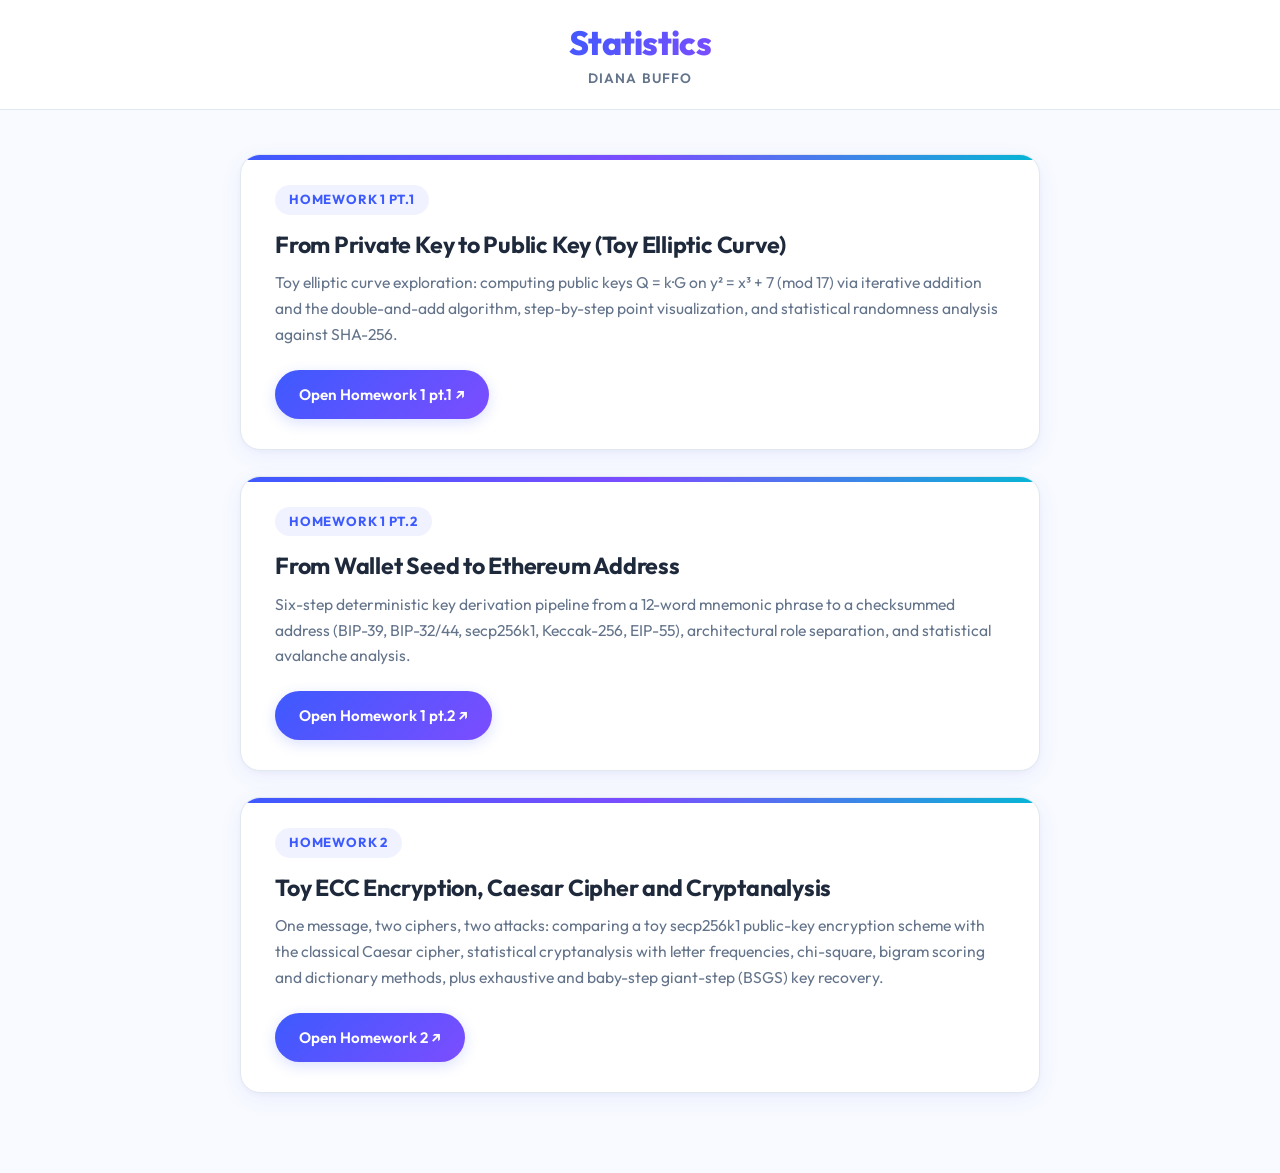
==== commit 45e6b75f: "rinomino hm1 (hm1 pt.1 e pt.2) e aggiungo hm2 per sbaglio ho incollato come link la home generale al" ====
--- a/index.html
+++ b/index.html
@@ -23,17 +23,31 @@
   <main class="container">
     <div class="hw-grid">
 
-      <!-- RETTANGOLO HOMEWORK 1 -->
-      <article class="hw-card active-card" onclick="window.location.href='homework1.html'" style="cursor: pointer;">
+      <!-- RETTANGOLO HOMEWORK 1 PT.1 -->
+      <article class="hw-card active-card" onclick="window.location.href='homework1-pt1.html'" style="cursor: pointer;">
         <div class="hw-card-top">
-          <span class="hw-number">Homework 1</span>
+          <span class="hw-number">Homework 1 pt.1</span>
         </div>
         <h3>From Private Key to Public Key (Toy Elliptic Curve)</h3>
         <p>
           Toy elliptic curve exploration: computing public keys Q = k·G on y² = x³ + 7 (mod 17) via iterative addition and the double-and-add algorithm, step-by-step point visualization, and statistical randomness analysis against SHA-256.
         </p>
         <div class="hw-actions">
-          <a href="homework1.html" class="btn btn-primary">Open Homework 1 ↗</a>
+          <a href="homework1-pt1.html" class="btn btn-primary">Open Homework 1 pt.1 ↗</a>
+        </div>
+      </article>
+
+      <!-- RETTANGOLO HOMEWORK 1 PT.2 -->
+      <article class="hw-card active-card" onclick="window.location.href='homework1-pt2.html'" style="cursor: pointer;">
+        <div class="hw-card-top">
+          <span class="hw-number">Homework 1 pt.2</span>
+        </div>
+        <h3>From Wallet Seed to Ethereum Address</h3>
+        <p>
+          Six-step deterministic key derivation pipeline from a 12-word mnemonic phrase to a checksummed address (BIP-39, BIP-32/44, secp256k1, Keccak-256, EIP-55), architectural role separation, and statistical avalanche analysis.
+        </p>
+        <div class="hw-actions">
+          <a href="homework1-pt2.html" class="btn btn-primary">Open Homework 1 pt.2 ↗</a>
         </div>
       </article>
 
@@ -42,9 +56,9 @@
         <div class="hw-card-top">
           <span class="hw-number">Homework 2</span>
         </div>
-        <h3>From Wallet Seed to Ethereum Address</h3>
+        <h3>Toy ECC Encryption, Caesar Cipher and Cryptanalysis</h3>
         <p>
-          Six-step deterministic key derivation pipeline from a 12-word mnemonic phrase to a checksummed address (BIP-39, BIP-32/44, secp256k1, Keccak-256, EIP-55), architectural role separation, and statistical avalanche analysis.
+          One message, two ciphers, two attacks: comparing a toy secp256k1 public-key encryption scheme with the classical Caesar cipher, statistical cryptanalysis with letter frequencies, chi-square, bigram scoring and dictionary methods, plus exhaustive and baby-step giant-step (BSGS) key recovery.
         </p>
         <div class="hw-actions">
           <a href="homework2.html" class="btn btn-primary">Open Homework 2 ↗</a>
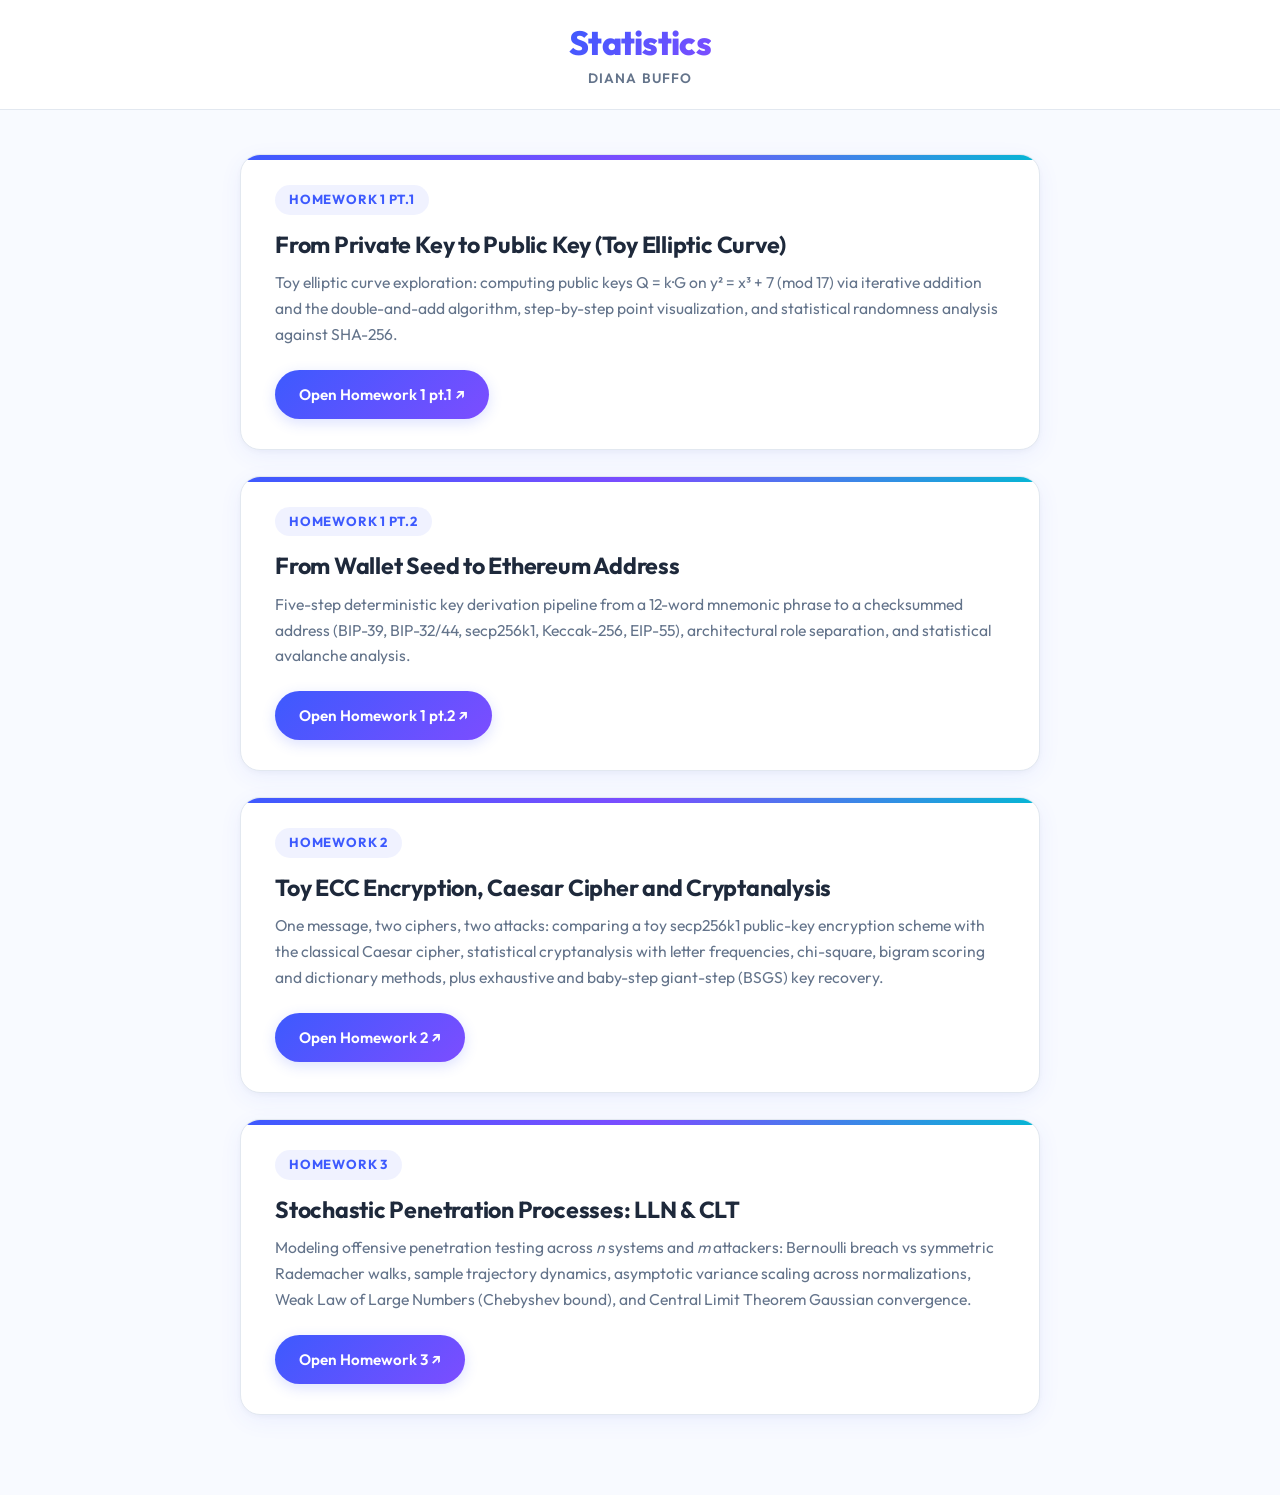
==== commit 6f1fbead: "h3" ====
--- a/index.html
+++ b/index.html
@@ -1,19 +1,23 @@
 <!DOCTYPE html>
-<html lang="it">
+<html lang="en">
+
 <head>
   <meta charset="utf-8">
   <meta name="viewport" content="width=device-width, initial-scale=1, viewport-fit=cover">
   <title>Statistics | Diana Buffo</title>
   <link rel="preconnect" href="https://fonts.googleapis.com">
   <link rel="preconnect" href="https://fonts.gstatic.com" crossorigin>
-  <link href="https://fonts.googleapis.com/css2?family=Outfit:wght@400;500;600;700;800&family=JetBrains+Mono:wght@400;500;600&display=swap" rel="stylesheet">
+  <link
+    href="https://fonts.googleapis.com/css2?family=Outfit:wght@400;500;600;700;800&family=JetBrains+Mono:wght@400;500;600&display=swap"
+    rel="stylesheet">
   <link rel="stylesheet" href="css/style.css">
 </head>
+
 <body>
 
   <!-- NAVBAR CENTRATA -->
   <header class="navbar">
-    <a href="index.html" class="brand-centered" title="Home">
+    <a href="index.html" class="brand-centered" title="Back to Home">
       <span class="brand-title">Statistics</span>
       <span class="brand-subtitle">Diana Buffo</span>
     </a>
@@ -30,7 +34,9 @@
         </div>
         <h3>From Private Key to Public Key (Toy Elliptic Curve)</h3>
         <p>
-          Toy elliptic curve exploration: computing public keys Q = k·G on y² = x³ + 7 (mod 17) via iterative addition and the double-and-add algorithm, step-by-step point visualization, and statistical randomness analysis against SHA-256.
+          Toy elliptic curve exploration: computing public keys Q = k·G on y² = x³ + 7 (mod 17) via iterative addition
+          and the double-and-add algorithm, step-by-step point visualization, and statistical randomness analysis
+          against SHA-256.
         </p>
         <div class="hw-actions">
           <a href="homework1-pt1.html" class="btn btn-primary">Open Homework 1 pt.1 ↗</a>
@@ -44,7 +50,9 @@
         </div>
         <h3>From Wallet Seed to Ethereum Address</h3>
         <p>
-          Six-step deterministic key derivation pipeline from a 12-word mnemonic phrase to a checksummed address (BIP-39, BIP-32/44, secp256k1, Keccak-256, EIP-55), architectural role separation, and statistical avalanche analysis.
+          Five-step deterministic key derivation pipeline from a 12-word mnemonic phrase to a checksummed address
+          (BIP-39, BIP-32/44, secp256k1, Keccak-256, EIP-55), architectural role separation, and statistical avalanche
+          analysis.
         </p>
         <div class="hw-actions">
           <a href="homework1-pt2.html" class="btn btn-primary">Open Homework 1 pt.2 ↗</a>
@@ -58,10 +66,28 @@
         </div>
         <h3>Toy ECC Encryption, Caesar Cipher and Cryptanalysis</h3>
         <p>
-          One message, two ciphers, two attacks: comparing a toy secp256k1 public-key encryption scheme with the classical Caesar cipher, statistical cryptanalysis with letter frequencies, chi-square, bigram scoring and dictionary methods, plus exhaustive and baby-step giant-step (BSGS) key recovery.
+          One message, two ciphers, two attacks: comparing a toy secp256k1 public-key encryption scheme with the
+          classical Caesar cipher, statistical cryptanalysis with letter frequencies, chi-square, bigram scoring and
+          dictionary methods, plus exhaustive and baby-step giant-step (BSGS) key recovery.
         </p>
         <div class="hw-actions">
           <a href="homework2.html" class="btn btn-primary">Open Homework 2 ↗</a>
+        </div>
+      </article>
+
+      <!-- RETTANGOLO HOMEWORK 3 -->
+      <article class="hw-card active-card" onclick="window.location.href='homework3.html'" style="cursor: pointer;">
+        <div class="hw-card-top">
+          <span class="hw-number">Homework 3</span>
+        </div>
+        <h3>Stochastic Penetration Processes: LLN & CLT</h3>
+        <p>
+          Modeling offensive penetration testing across <i>n</i> systems and <i>m</i> attackers: Bernoulli breach vs
+          symmetric Rademacher walks, sample trajectory dynamics, asymptotic variance scaling across normalizations,
+          Weak Law of Large Numbers (Chebyshev bound), and Central Limit Theorem Gaussian convergence.
+        </p>
+        <div class="hw-actions">
+          <a href="homework3.html" class="btn btn-primary">Open Homework 3 ↗</a>
         </div>
       </article>
 
@@ -69,4 +95,5 @@
   </main>
 
 </body>
-</html>
+
+</html>
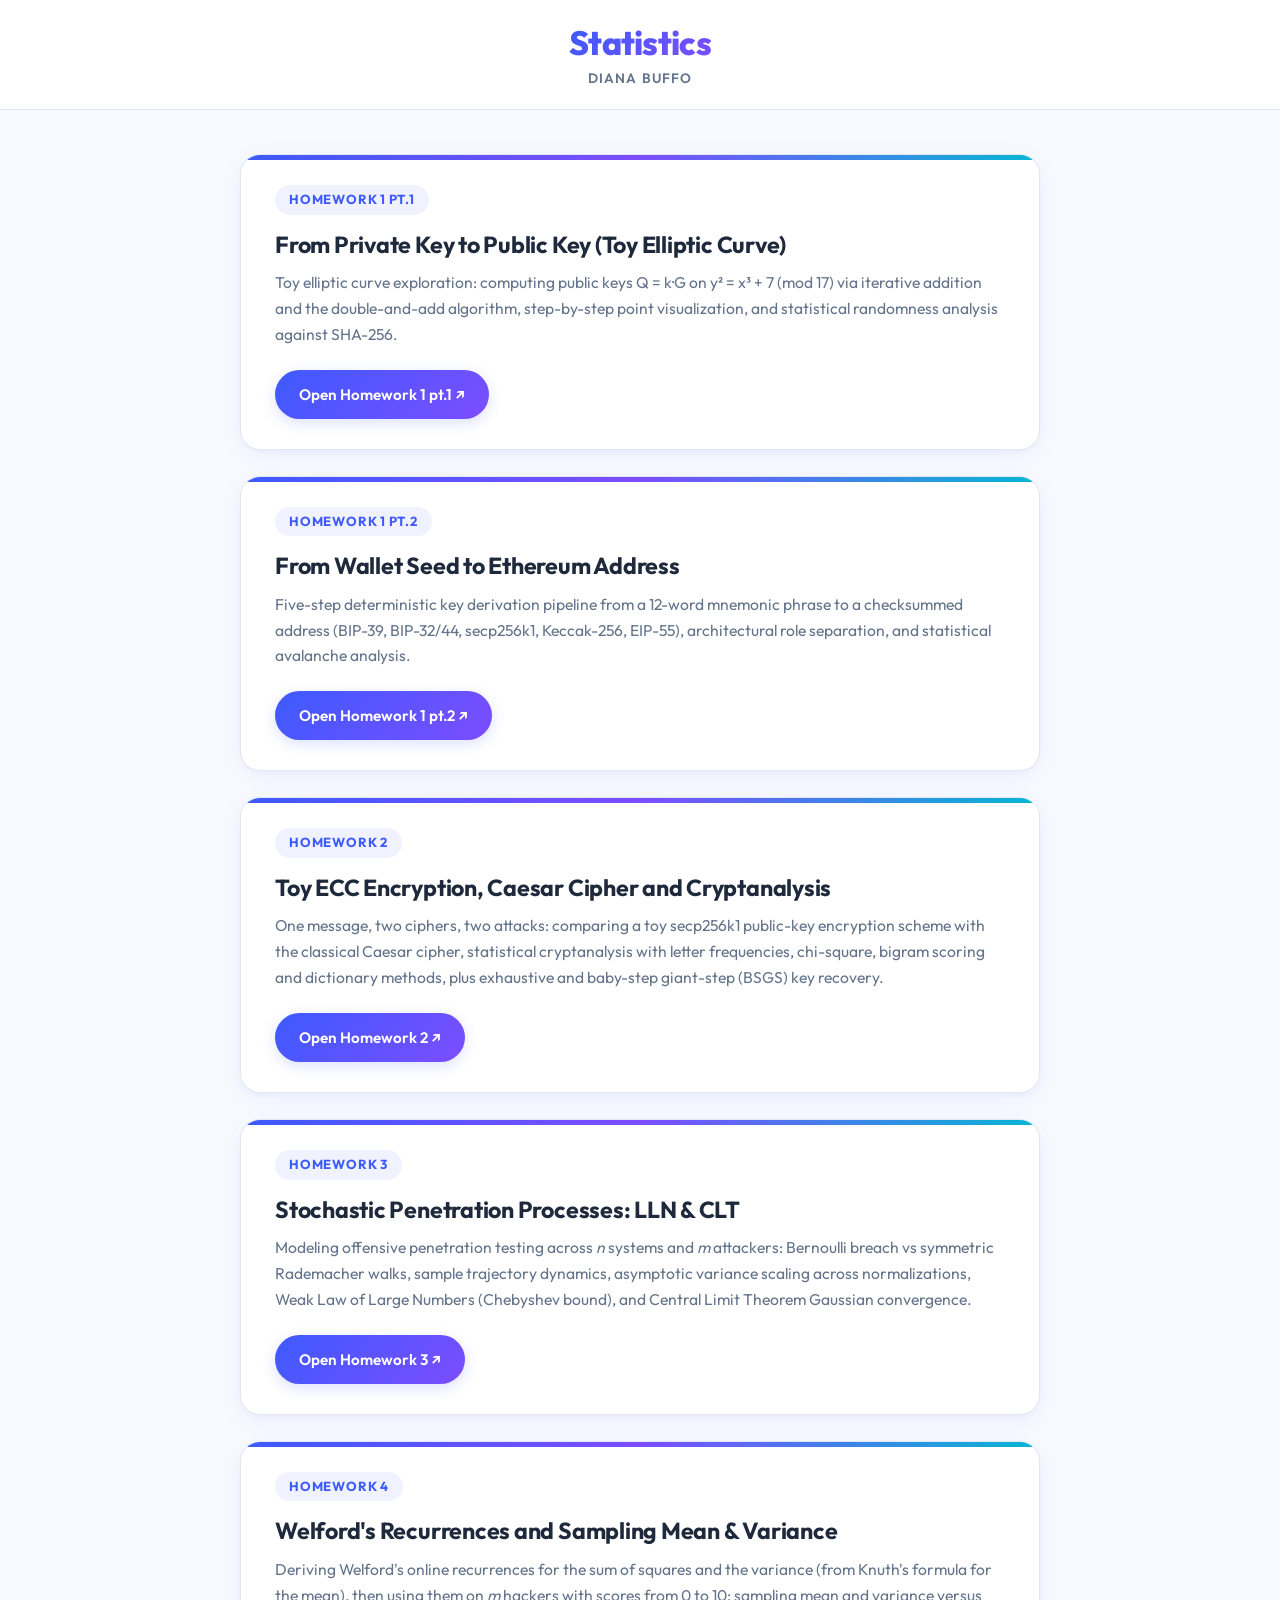
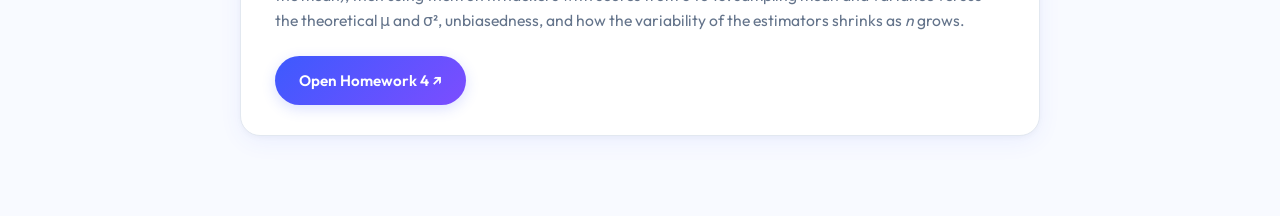
==== commit ac7c5ac0: "hm 5 + navbar" ====
--- a/index.html
+++ b/index.html
@@ -91,6 +91,23 @@
         </div>
       </article>
 
+      <!-- RETTANGOLO HOMEWORK 4 -->
+      <article class="hw-card active-card" onclick="window.location.href='homework4.html'" style="cursor: pointer;">
+        <div class="hw-card-top">
+          <span class="hw-number">Homework 4</span>
+        </div>
+        <h3>Welford's Recurrences and Sampling Mean &amp; Variance</h3>
+        <p>
+          Deriving Welford's online recurrences for the sum of squares and the variance (from Knuth's formula for the
+          mean), then using them on <i>m</i> hackers with scores from 0 to 10: sampling mean and variance versus the
+          theoretical &mu; and &sigma;&sup2;, unbiasedness, and how the variability of the estimators shrinks as
+          <i>n</i> grows.
+        </p>
+        <div class="hw-actions">
+          <a href="homework4.html" class="btn btn-primary">Open Homework 4 ↗</a>
+        </div>
+      </article>
+
     </div>
   </main>
 
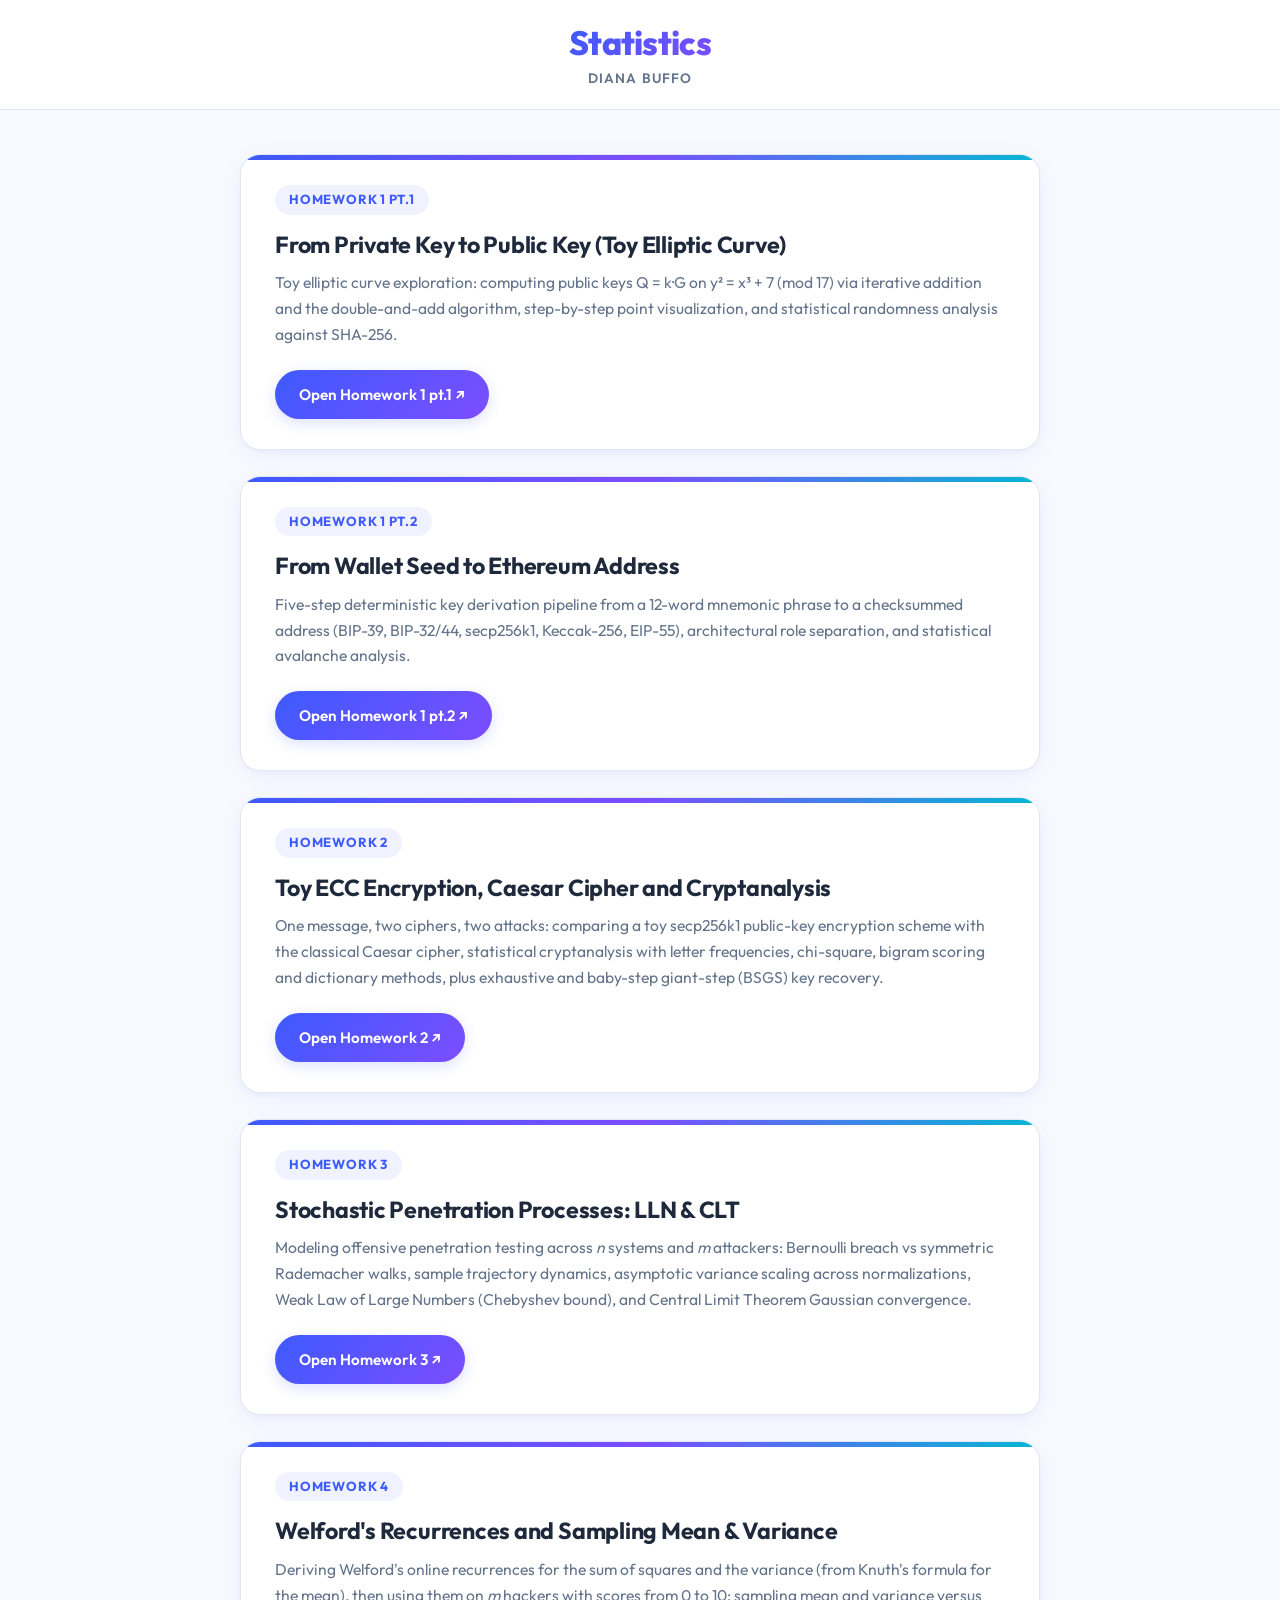
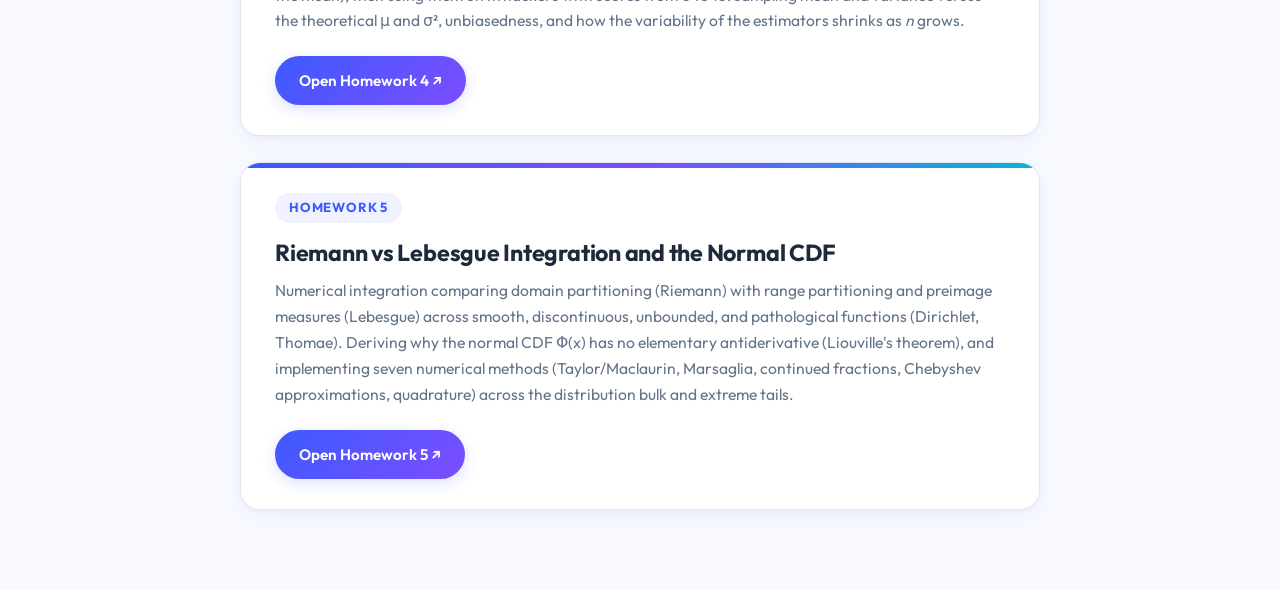
==== commit 977d1367: "hm5" ====
--- a/index.html
+++ b/index.html
@@ -108,6 +108,24 @@
         </div>
       </article>
 
+      <!-- RETTANGOLO HOMEWORK 5 -->
+      <article class="hw-card active-card" onclick="window.location.href='homework5.html'" style="cursor: pointer;">
+        <div class="hw-card-top">
+          <span class="hw-number">Homework 5</span>
+        </div>
+        <h3>Riemann vs Lebesgue Integration and the Normal CDF</h3>
+        <p>
+          Numerical integration comparing domain partitioning (Riemann) with range partitioning and preimage measures
+          (Lebesgue) across smooth, discontinuous, unbounded, and pathological functions (Dirichlet, Thomae). Deriving
+          why the normal CDF &Phi;(x) has no elementary antiderivative (Liouville's theorem), and implementing seven
+          numerical methods (Taylor/Maclaurin, Marsaglia, continued fractions, Chebyshev approximations, quadrature)
+          across the distribution bulk and extreme tails.
+        </p>
+        <div class="hw-actions">
+          <a href="homework5.html" class="btn btn-primary">Open Homework 5 ↗</a>
+        </div>
+      </article>
+
     </div>
   </main>
 
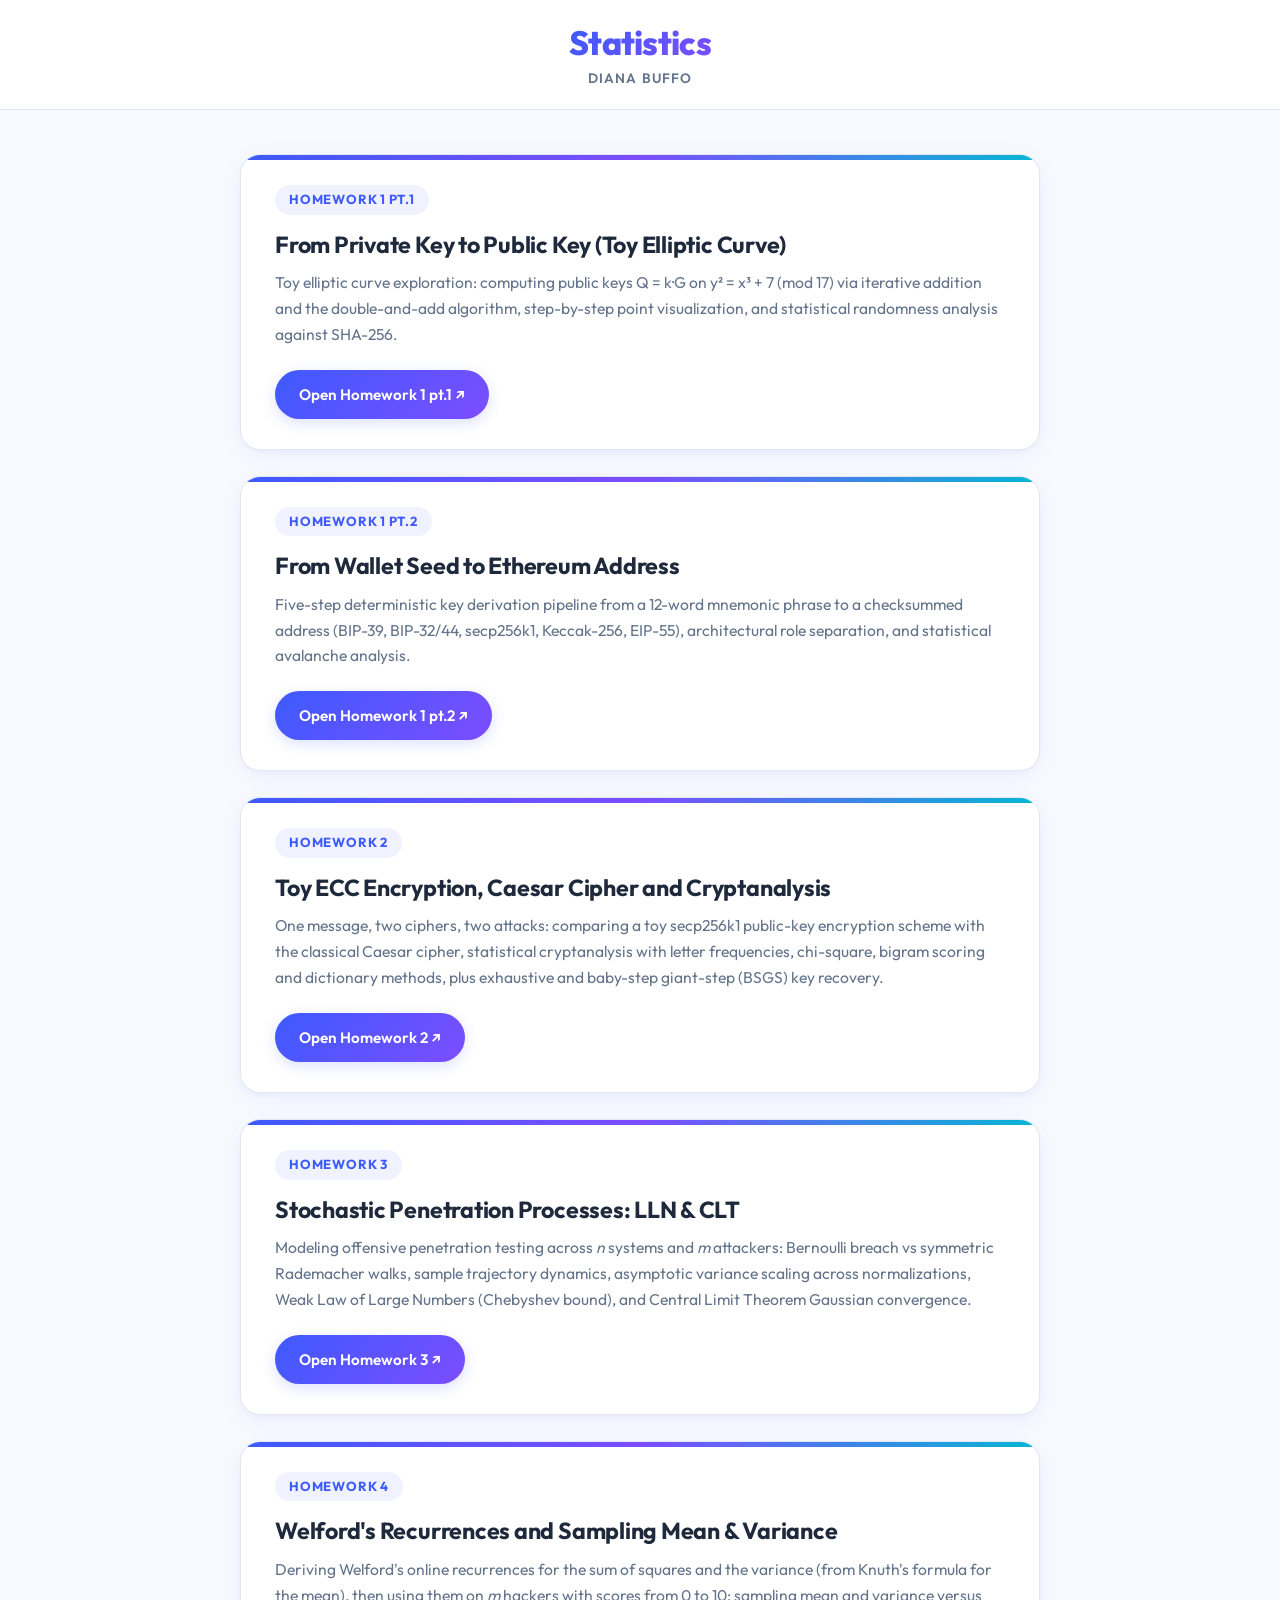
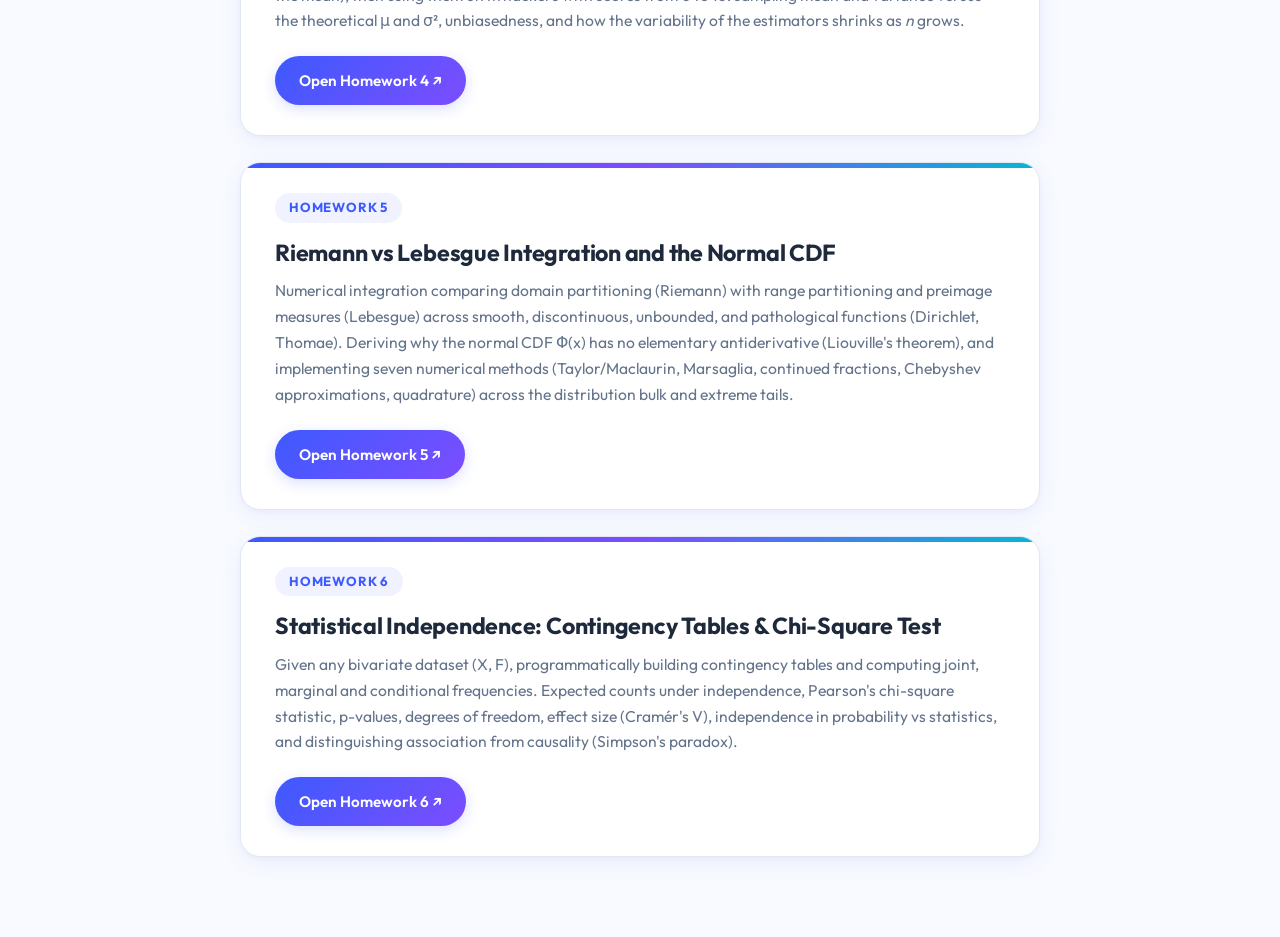
==== commit 32b39b74: "hm 6" ====
--- a/index.html
+++ b/index.html
@@ -126,6 +126,23 @@
         </div>
       </article>
 
+      <!-- RETTANGOLO HOMEWORK 6 -->
+      <article class="hw-card active-card" onclick="window.location.href='homework6.html'" style="cursor: pointer;">
+        <div class="hw-card-top">
+          <span class="hw-number">Homework 6</span>
+        </div>
+        <h3>Statistical Independence: Contingency Tables &amp; Chi-Square Test</h3>
+        <p>
+          Given any bivariate dataset (X, F), programmatically building contingency tables and computing joint, marginal
+          and conditional frequencies. Expected counts under independence, Pearson's chi-square statistic, p-values,
+          degrees of freedom, effect size (Cram&eacute;r's V), independence in probability vs statistics, and distinguishing
+          association from causality (Simpson's paradox).
+        </p>
+        <div class="hw-actions">
+          <a href="homework6.html" class="btn btn-primary">Open Homework 6 ↗</a>
+        </div>
+      </article>
+
     </div>
   </main>
 
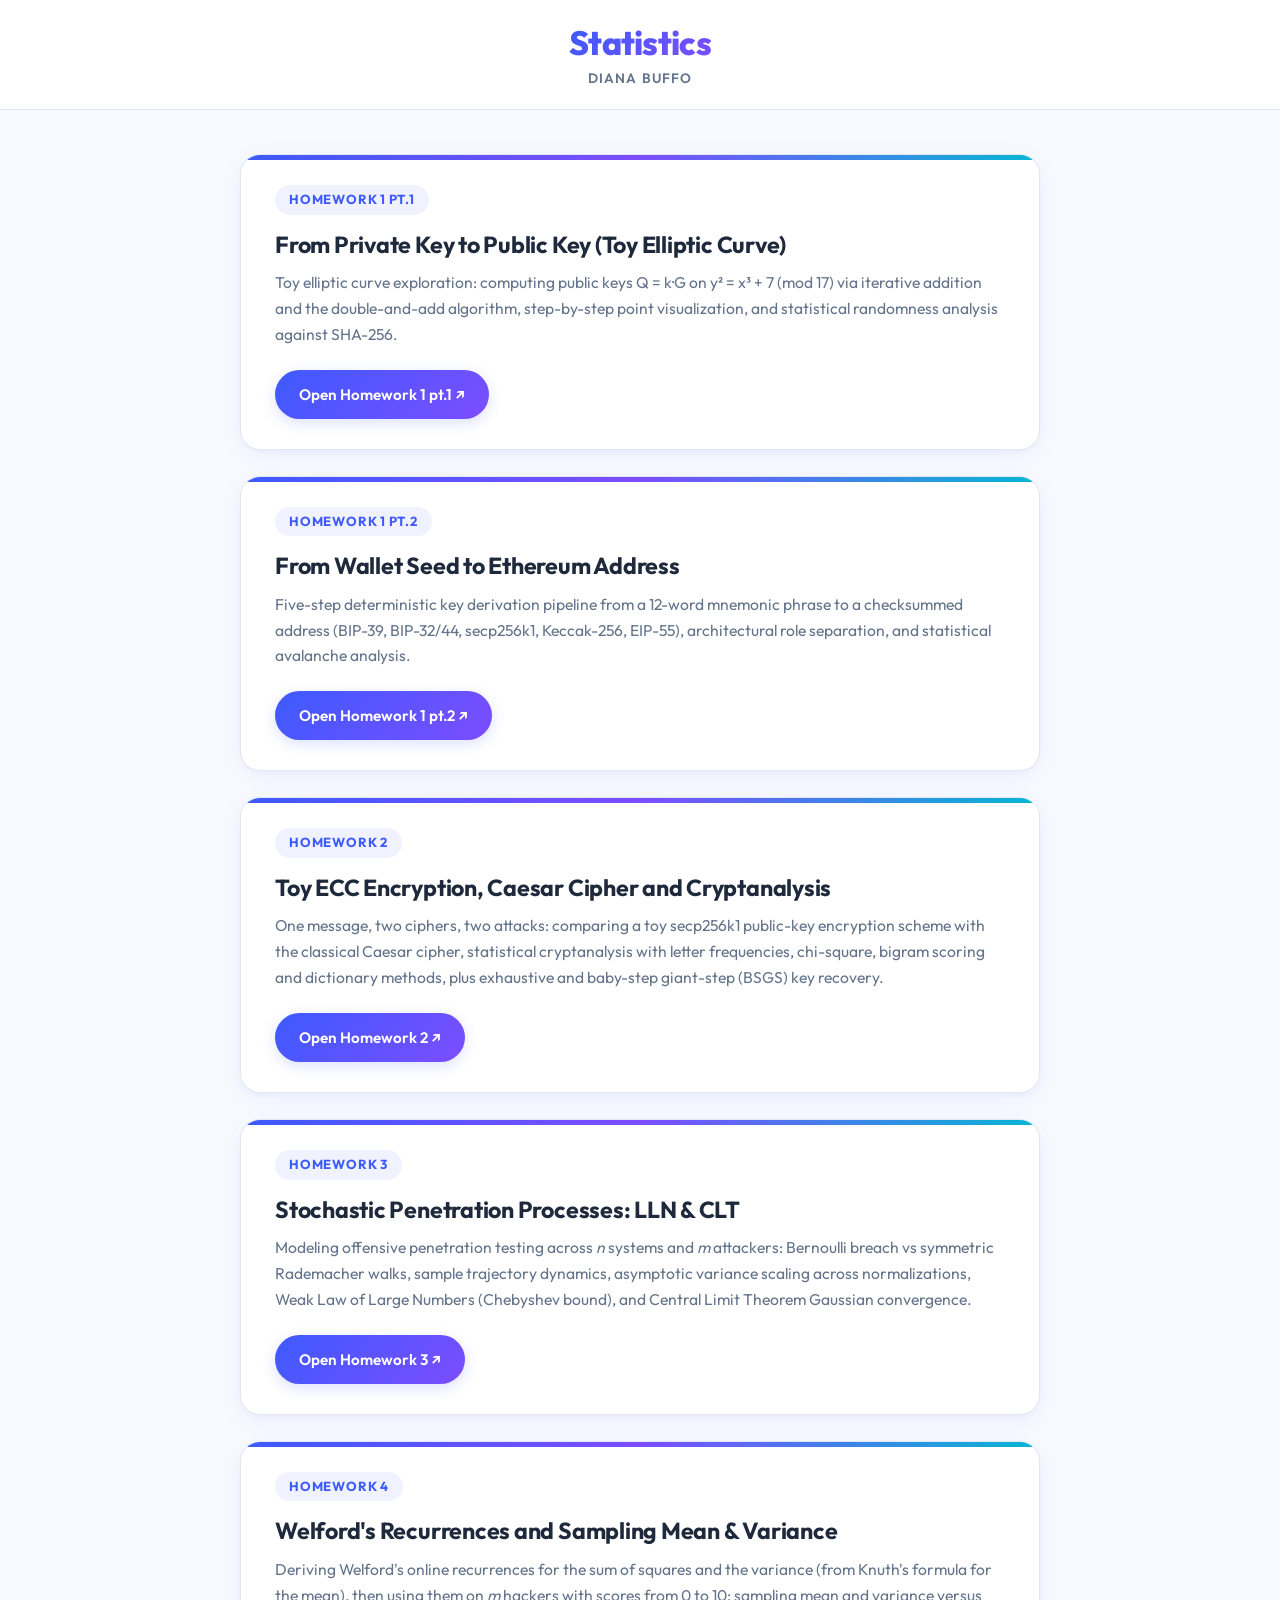
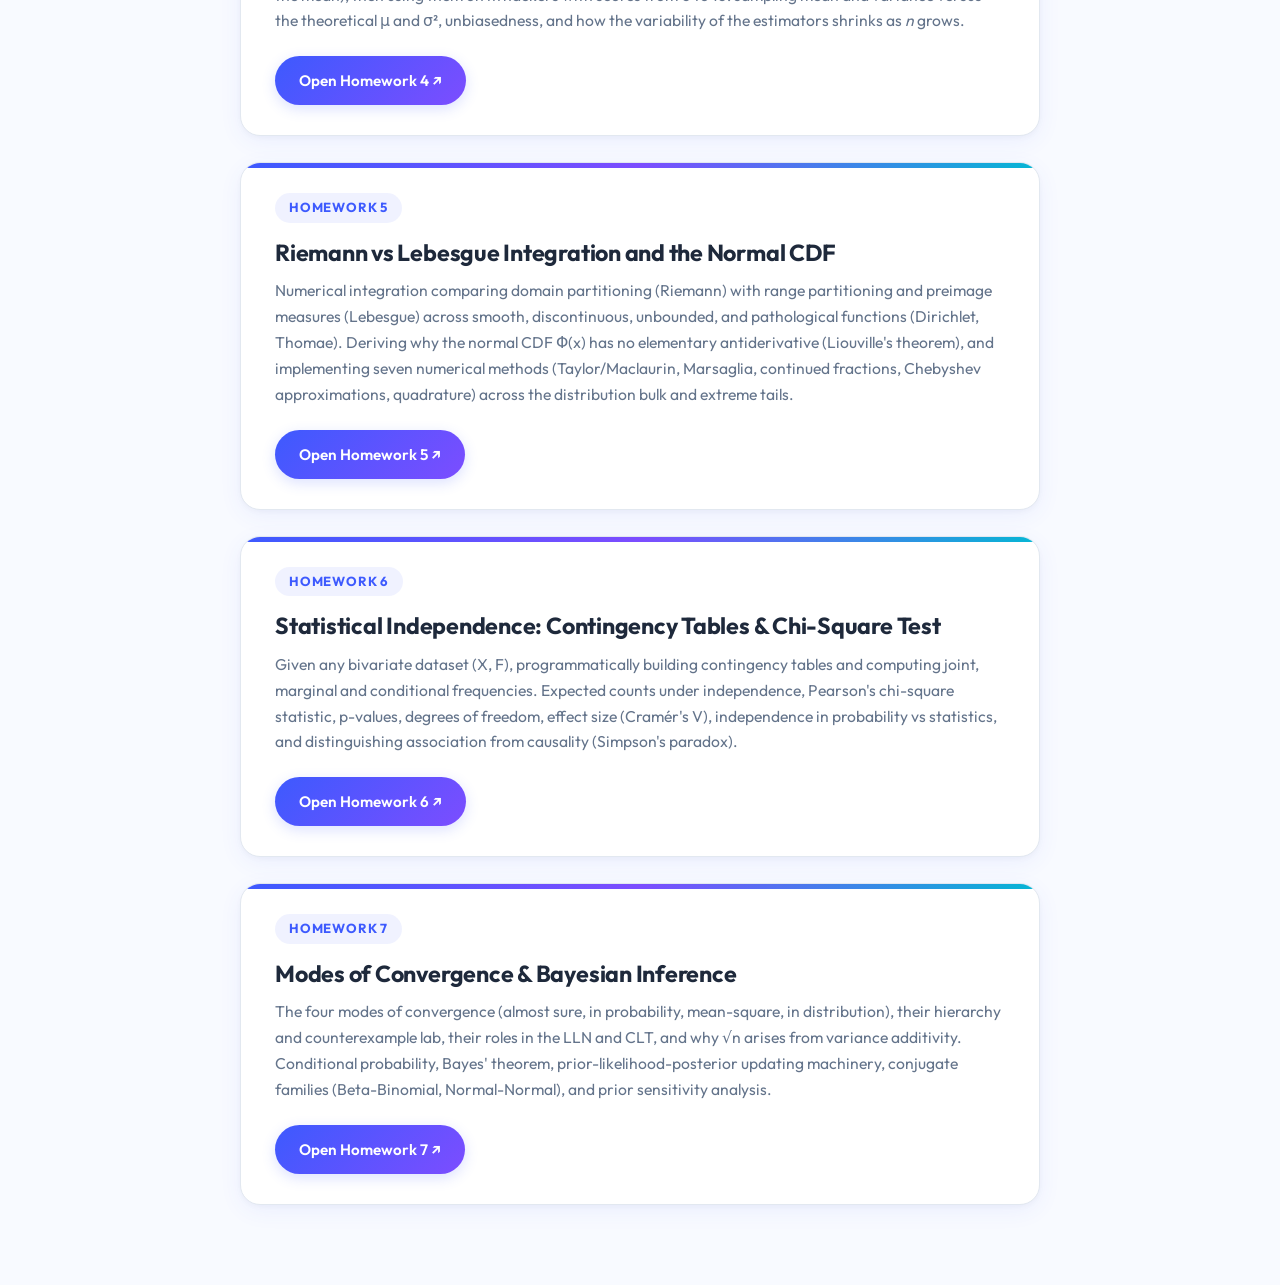
==== commit 992a51a0: "hm7" ====
--- a/index.html
+++ b/index.html
@@ -143,6 +143,23 @@
         </div>
       </article>
 
+      <!-- RETTANGOLO HOMEWORK 7 -->
+      <article class="hw-card active-card" onclick="window.location.href='homework7.html'" style="cursor: pointer;">
+        <div class="hw-card-top">
+          <span class="hw-number">Homework 7</span>
+        </div>
+        <h3>Modes of Convergence &amp; Bayesian Inference</h3>
+        <p>
+          The four modes of convergence (almost sure, in probability, mean-square, in distribution), their hierarchy and
+          counterexample lab, their roles in the LLN and CLT, and why &radic;n arises from variance additivity.
+          Conditional probability, Bayes' theorem, prior-likelihood-posterior updating machinery, conjugate families
+          (Beta-Binomial, Normal-Normal), and prior sensitivity analysis.
+        </p>
+        <div class="hw-actions">
+          <a href="homework7.html" class="btn btn-primary">Open Homework 7 ↗</a>
+        </div>
+      </article>
+
     </div>
   </main>
 
